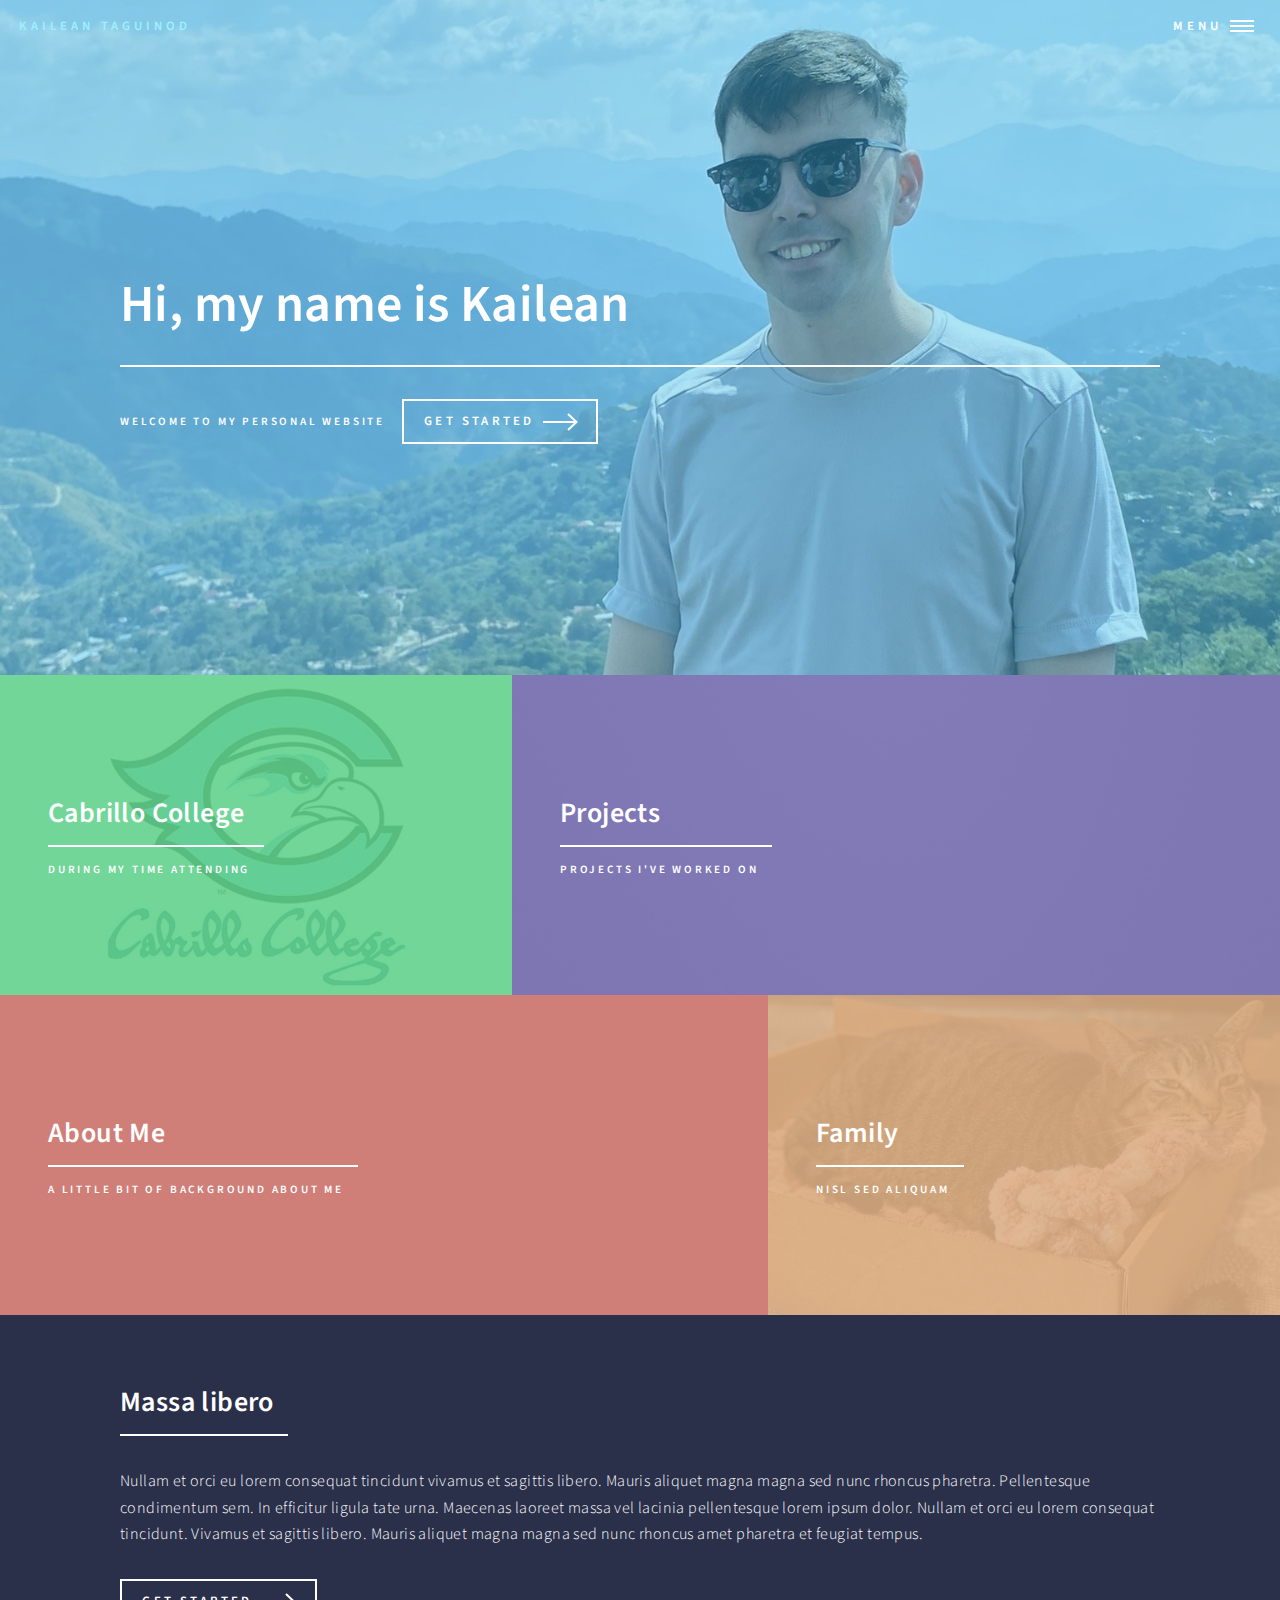
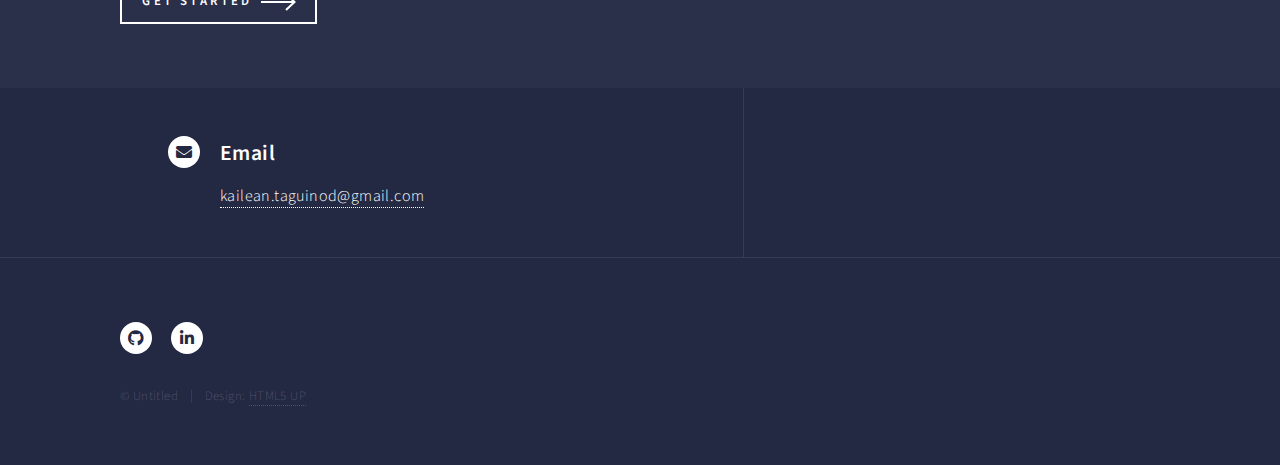
==== index.html @ 4bd1e3d4 "Add files via upload" ====
<!DOCTYPE HTML>

<html>
	<head>
		<title>Kailean Taguinod</title>
		<meta charset="utf-8" />
		<meta name="viewport" content="width=device-width, initial-scale=1, user-scalable=no" />
		<link rel="stylesheet" href="assets/css/main.css" />
		<noscript><link rel="stylesheet" href="assets/css/noscript.css" /></noscript>
	</head>
	<body class="is-preload">

		<!-- Wrapper -->
			<div id="wrapper">

				<!-- Header -->
					<header id="header" class="alt">
						<a href="index.html" class="logo"><span>Kailean Taguinod</span></a>
						<nav>
							<a href="#menu">Menu</a>
						</nav>
					</header>

				<!-- Menu -->
					<nav id="menu">
						<ul class="links">
							<li><a href="index.html">Home</a></li>
							<li><a href="landing.html">Landing</a></li>
							<li><a href="generic.html">Generic</a></li>
							<li><a href="elements.html">Elements</a></li>
						</ul>
						<ul class="actions stacked">
							<li><a href="#" class="button primary fit">Get Started</a></li>
						</ul>
					</nav>

				<!-- Banner -->
					<section id="banner" class="major">
						<div class="inner">
							<header class="major">
								<h1>Hi, my name is Kailean</h1>
							</header>
							<div class="content">
								<p>Welcome to my personal website</p>
								<ul class="actions">
									<li><a href="#one" class="button next scrolly">Get Started</a></li>
								</ul>
							</div>
						</div>
					</section>

				<!-- Main -->
					<div id="main">

						<!-- One -->
							<section id="one" class="tiles">
								<article>
									<span class="image">
										<img src="images/IMG-9805.jpg" alt="" />
									</span>
									<header class="major">
										<h3><a href="landing.html" class="link">Cabrillo College</a></h3>
										<p>During my time attending</p>
									</header>
								</article>
								<article>
									<span class="image">
										<img src="images/pic02.jpg" alt="" />
									</span>
									<header class="major">
										<h3><a href="landing.html" class="link">Projects</a></h3>
										<p>Projects I've worked on</p>
									</header>
								</article>
								<article>
									<span class="image">
										<img src="images/IMG-9802.jpg" alt="" />
									</span>
									<header class="major">
										<h3><a href="landing.html" class="link">About Me</a></h3>
										<p>A little bit of background about me</p>
									</header>
								</article>
								<article>
									<span class="image">
										<img src="images/IMG-9804.jpg" alt="" />
									</span>
									<header class="major">
										<h3><a href="landing.html" class="link">Family</a></h3>
										<p>Nisl sed aliquam</p>
									</header>
								</article>
							</section>

						<!-- Two -->
							<section id="two">
								<div class="inner">
									<header class="major">
										<h2>Massa libero</h2>
									</header>
									<p>Nullam et orci eu lorem consequat tincidunt vivamus et sagittis libero. Mauris aliquet magna magna sed nunc rhoncus pharetra. Pellentesque condimentum sem. In efficitur ligula tate urna. Maecenas laoreet massa vel lacinia pellentesque lorem ipsum dolor. Nullam et orci eu lorem consequat tincidunt. Vivamus et sagittis libero. Mauris aliquet magna magna sed nunc rhoncus amet pharetra et feugiat tempus.</p>
									<ul class="actions">
										<li><a href="landing.html" class="button next">Get Started</a></li>
									</ul>
								</div>
							</section>

					</div>

				<!-- Contact -->
					<section id="contact">
						<div class="inner">
							<section class="split">
								<section>
									<div class="contact-method">
										<span class="icon solid alt fa-envelope"></span>
										<h3>Email</h3>
										<a href="kailean.taguinod@gmail.com">kailean.taguinod@gmail.com</a>
									</div>
								</section>
						</div>
					</section>

				<!-- Footer -->
					<footer id="footer">
						<div class="inner">
							<ul class="icons">
								<li><a href="https://github.com/kaileant" class="icon brands alt fa-github"><span class="label">GitHub</span></a></li>
								<li><a href="https://www.linkedin.com/in/kailean-taguinod/" class="icon brands alt fa-linkedin-in"><span class="label">LinkedIn</span></a></li>
							</ul>
							<ul class="copyright">
								<li>&copy; Untitled</li><li>Design: <a href="https://html5up.net">HTML5 UP</a></li>
							</ul>
						</div>
					</footer>

			</div>

		<!-- Scripts -->
			<script src="assets/js/jquery.min.js"></script>
			<script src="assets/js/jquery.scrolly.min.js"></script>
			<script src="assets/js/jquery.scrollex.min.js"></script>
			<script src="assets/js/browser.min.js"></script>
			<script src="assets/js/breakpoints.min.js"></script>
			<script src="assets/js/util.js"></script>
			<script src="assets/js/main.js"></script>

	</body>
</html>
---- assets/css/main.css ----
@import url(fontawesome-all.min.css);
@import url("https://fonts.googleapis.com/css?family=Source+Sans+Pro:300,300italic,600,600italic");

/*
	Forty by HTML5 UP
	html5up.net | @ajlkn
	Free for personal and commercial use under the CCA 3.0 license (html5up.net/license)
*/

html, body, div, span, applet, object,
iframe, h1, h2, h3, h4, h5, h6, p, blockquote,
pre, a, abbr, acronym, address, big, cite,
code, del, dfn, em, img, ins, kbd, q, s, samp,
small, strike, strong, sub, sup, tt, var, b,
u, i, center, dl, dt, dd, ol, ul, li, fieldset,
form, label, legend, table, caption, tbody,
tfoot, thead, tr, th, td, article, aside,
canvas, details, embed, figure, figcaption,
footer, header, hgroup, menu, nav, output, ruby,
section, summary, time, mark, audio, video {
	margin: 0;
	padding: 0;
	border: 0;
	font-size: 100%;
	font: inherit;
	vertical-align: baseline;}

article, aside, details, figcaption, figure,
footer, header, hgroup, menu, nav, section {
	display: block;}

body {
	line-height: 1;
}

ol, ul {
	list-style: none;
}

blockquote, q {
	quotes: none;
}

	blockquote:before, blockquote:after, q:before, q:after {
		content: '';
		content: none;
	}

table {
	border-collapse: collapse;
	border-spacing: 0;
}

body {
	-webkit-text-size-adjust: none;
}

mark {
	background-color: transparent;
	color: inherit;
}

input::-moz-focus-inner {
	border: 0;
	padding: 0;
}

input, select, textarea {
	-moz-appearance: none;
	-webkit-appearance: none;
	-ms-appearance: none;
	appearance: none;
}

/* Basic */

	@-ms-viewport {
		width: device-width;
	}

	body {
		-ms-overflow-style: scrollbar;
	}

	@media screen and (max-width: 480px) {

		html, body {
			min-width: 320px;
		}

	}

	html {
		box-sizing: border-box;
	}

	*, *:before, *:after {
		box-sizing: inherit;
	}

	body {
		background: #242943;
	}

		body.is-preload *, body.is-preload *:before, body.is-preload *:after {
			-moz-animation: none !important;
			-webkit-animation: none !important;
			-ms-animation: none !important;
			animation: none !important;
			-moz-transition: none !important;
			-webkit-transition: none !important;
			-ms-transition: none !important;
			transition: none !important;
		}

/* Type */

	body, input, select, textarea {
		color: #ffffff;
		font-family: "Source Sans Pro", Helvetica, sans-serif;
		font-size: 17pt;
		font-weight: 300;
		letter-spacing: 0.025em;
		line-height: 1.65;
	}

		@media screen and (max-width: 1680px) {

			body, input, select, textarea {
				font-size: 14pt;
			}

		}

		@media screen and (max-width: 1280px) {

			body, input, select, textarea {
				font-size: 12pt;
			}

		}

		@media screen and (max-width: 360px) {

			body, input, select, textarea {
				font-size: 11pt;
			}

		}

	a {
		-moz-transition: color 0.2s ease-in-out, border-bottom-color 0.2s ease-in-out;
		-webkit-transition: color 0.2s ease-in-out, border-bottom-color 0.2s ease-in-out;
		-ms-transition: color 0.2s ease-in-out, border-bottom-color 0.2s ease-in-out;
		transition: color 0.2s ease-in-out, border-bottom-color 0.2s ease-in-out;
		border-bottom: dotted 1px;
		color: inherit;
		text-decoration: none;
	}

		a:hover {
			border-bottom-color: transparent;
			color: #9bf1ff !important;
		}

		a:active {
			color: #53e3fb !important;
		}

	strong, b {
		color: #ffffff;
		font-weight: 600;
	}

	em, i {
		font-style: italic;
	}

	p {
		margin: 0 0 2em 0;
	}

	h1, h2, h3, h4, h5, h6 {
		color: #ffffff;
		font-weight: 600;
		line-height: 1.65;
		margin: 0 0 1em 0;
	}

		h1 a, h2 a, h3 a, h4 a, h5 a, h6 a {
			color: inherit;
			border-bottom: 0;
		}

	h1 {
		font-size: 2.5em;
	}

	h2 {
		font-size: 1.75em;
	}

	h3 {
		font-size: 1.35em;
	}

	h4 {
		font-size: 1.1em;
	}

	h5 {
		font-size: 0.9em;
	}

	h6 {
		font-size: 0.7em;
	}

	@media screen and (max-width: 736px) {

		h1 {
			font-size: 2em;
		}

		h2 {
			font-size: 1.5em;
		}

		h3 {
			font-size: 1.25em;
		}

	}

	sub {
		font-size: 0.8em;
		position: relative;
		top: 0.5em;
	}

	sup {
		font-size: 0.8em;
		position: relative;
		top: -0.5em;
	}

	blockquote {
		border-left: solid 4px rgba(212, 212, 255, 0.1);
		font-style: italic;
		margin: 0 0 2em 0;
		padding: 0.5em 0 0.5em 2em;
	}

	code {
		background: rgba(212, 212, 255, 0.035);
		font-family: "Courier New", monospace;
		font-size: 0.9em;
		margin: 0 0.25em;
		padding: 0.25em 0.65em;
	}

	pre {
		-webkit-overflow-scrolling: touch;
		font-family: "Courier New", monospace;
		font-size: 0.9em;
		margin: 0 0 2em 0;
	}

		pre code {
			display: block;
			line-height: 1.75;
			padding: 1em 1.5em;
			overflow-x: auto;
		}

	hr {
		border: 0;
		border-bottom: solid 1px rgba(212, 212, 255, 0.1);
		margin: 2em 0;
	}

		hr.major {
			margin: 3em 0;
		}

	.align-left {
		text-align: left;
	}

	.align-center {
		text-align: center;
	}

	.align-right {
		text-align: right;
	}

/* Row */

	.row {
		display: flex;
		flex-wrap: wrap;
		box-sizing: border-box;
		align-items: stretch;
	}

		.row > * {
			box-sizing: border-box;
		}

		.row.gtr-uniform > * > :last-child {
			margin-bottom: 0;
		}

		.row.aln-left {
			justify-content: flex-start;
		}

		.row.aln-center {
			justify-content: center;
		}

		.row.aln-right {
			justify-content: flex-end;
		}

		.row.aln-top {
			align-items: flex-start;
		}

		.row.aln-middle {
			align-items: center;
		}

		.row.aln-bottom {
			align-items: flex-end;
		}

		.row > .imp {
			order: -1;
		}

		.row > .col-1 {
			width: 8.33333%;
		}

		.row > .off-1 {
			margin-left: 8.33333%;
		}

		.row > .col-2 {
			width: 16.66667%;
		}

		.row > .off-2 {
			margin-left: 16.66667%;
		}

		.row > .col-3 {
			width: 25%;
		}

		.row > .off-3 {
			margin-left: 25%;
		}

		.row > .col-4 {
			width: 33.33333%;
		}

		.row > .off-4 {
			margin-left: 33.33333%;
		}

		.row > .col-5 {
			width: 41.66667%;
		}

		.row > .off-5 {
			margin-left: 41.66667%;
		}

		.row > .col-6 {
			width: 50%;
		}

		.row > .off-6 {
			margin-left: 50%;
		}

		.row > .col-7 {
			width: 58.33333%;
		}

		.row > .off-7 {
			margin-left: 58.33333%;
		}

		.row > .col-8 {
			width: 66.66667%;
		}

		.row > .off-8 {
			margin-left: 66.66667%;
		}

		.row > .col-9 {
			width: 75%;
		}

		.row > .off-9 {
			margin-left: 75%;
		}

		.row > .col-10 {
			width: 83.33333%;
		}

		.row > .off-10 {
			margin-left: 83.33333%;
		}

		.row > .col-11 {
			width: 91.66667%;
		}

		.row > .off-11 {
			margin-left: 91.66667%;
		}

		.row > .col-12 {
			width: 100%;
		}

		.row > .off-12 {
			margin-left: 100%;
		}

		.row.gtr-0 {
			margin-top: 0;
			margin-left: 0em;
		}

			.row.gtr-0 > * {
				padding: 0 0 0 0em;
			}

			.row.gtr-0.gtr-uniform {
				margin-top: 0em;
			}

				.row.gtr-0.gtr-uniform > * {
					padding-top: 0em;
				}

		.row.gtr-25 {
			margin-top: 0;
			margin-left: -0.5em;
		}

			.row.gtr-25 > * {
				padding: 0 0 0 0.5em;
			}

			.row.gtr-25.gtr-uniform {
				margin-top: -0.5em;
			}

				.row.gtr-25.gtr-uniform > * {
					padding-top: 0.5em;
				}

		.row.gtr-50 {
			margin-top: 0;
			margin-left: -1em;
		}

			.row.gtr-50 > * {
				padding: 0 0 0 1em;
			}

			.row.gtr-50.gtr-uniform {
				margin-top: -1em;
			}

				.row.gtr-50.gtr-uniform > * {
					padding-top: 1em;
				}

		.row {
			margin-top: 0;
			margin-left: -2em;
		}

			.row > * {
				padding: 0 0 0 2em;
			}

			.row.gtr-uniform {
				margin-top: -2em;
			}

				.row.gtr-uniform > * {
					padding-top: 2em;
				}

		.row.gtr-150 {
			margin-top: 0;
			margin-left: -3em;
		}

			.row.gtr-150 > * {
				padding: 0 0 0 3em;
			}

			.row.gtr-150.gtr-uniform {
				margin-top: -3em;
			}

				.row.gtr-150.gtr-uniform > * {
					padding-top: 3em;
				}

		.row.gtr-200 {
			margin-top: 0;
			margin-left: -4em;
		}

			.row.gtr-200 > * {
				padding: 0 0 0 4em;
			}

			.row.gtr-200.gtr-uniform {
				margin-top: -4em;
			}

				.row.gtr-200.gtr-uniform > * {
					padding-top: 4em;
				}

		@media screen and (max-width: 1680px) {

			.row {
				display: flex;
				flex-wrap: wrap;
				box-sizing: border-box;
				align-items: stretch;
			}

				.row > * {
					box-sizing: border-box;
				}

				.row.gtr-uniform > * > :last-child {
					margin-bottom: 0;
				}

				.row.aln-left {
					justify-content: flex-start;
				}

				.row.aln-center {
					justify-content: center;
				}

				.row.aln-right {
					justify-content: flex-end;
				}

				.row.aln-top {
					align-items: flex-start;
				}

				.row.aln-middle {
					align-items: center;
				}

				.row.aln-bottom {
					align-items: flex-end;
				}

				.row > .imp-xlarge {
					order: -1;
				}

				.row > .col-1-xlarge {
					width: 8.33333%;
				}

				.row > .off-1-xlarge {
					margin-left: 8.33333%;
				}

				.row > .col-2-xlarge {
					width: 16.66667%;
				}

				.row > .off-2-xlarge {
					margin-left: 16.66667%;
				}

				.row > .col-3-xlarge {
					width: 25%;
				}

				.row > .off-3-xlarge {
					margin-left: 25%;
				}

				.row > .col-4-xlarge {
					width: 33.33333%;
				}

				.row > .off-4-xlarge {
					margin-left: 33.33333%;
				}

				.row > .col-5-xlarge {
					width: 41.66667%;
				}

				.row > .off-5-xlarge {
					margin-left: 41.66667%;
				}

				.row > .col-6-xlarge {
					width: 50%;
				}

				.row > .off-6-xlarge {
					margin-left: 50%;
				}

				.row > .col-7-xlarge {
					width: 58.33333%;
				}

				.row > .off-7-xlarge {
					margin-left: 58.33333%;
				}

				.row > .col-8-xlarge {
					width: 66.66667%;
				}

				.row > .off-8-xlarge {
					margin-left: 66.66667%;
				}

				.row > .col-9-xlarge {
					width: 75%;
				}

				.row > .off-9-xlarge {
					margin-left: 75%;
				}

				.row > .col-10-xlarge {
					width: 83.33333%;
				}

				.row > .off-10-xlarge {
					margin-left: 83.33333%;
				}

				.row > .col-11-xlarge {
					width: 91.66667%;
				}

				.row > .off-11-xlarge {
					margin-left: 91.66667%;
				}

				.row > .col-12-xlarge {
					width: 100%;
				}

				.row > .off-12-xlarge {
					margin-left: 100%;
				}

				.row.gtr-0 {
					margin-top: 0;
					margin-left: 0em;
				}

					.row.gtr-0 > * {
						padding: 0 0 0 0em;
					}

					.row.gtr-0.gtr-uniform {
						margin-top: 0em;
					}

						.row.gtr-0.gtr-uniform > * {
							padding-top: 0em;
						}

				.row.gtr-25 {
					margin-top: 0;
					margin-left: -0.5em;
				}

					.row.gtr-25 > * {
						padding: 0 0 0 0.5em;
					}

					.row.gtr-25.gtr-uniform {
						margin-top: -0.5em;
					}

						.row.gtr-25.gtr-uniform > * {
							padding-top: 0.5em;
						}

				.row.gtr-50 {
					margin-top: 0;
					margin-left: -1em;
				}

					.row.gtr-50 > * {
						padding: 0 0 0 1em;
					}

					.row.gtr-50.gtr-uniform {
						margin-top: -1em;
					}

						.row.gtr-50.gtr-uniform > * {
							padding-top: 1em;
						}

				.row {
					margin-top: 0;
					margin-left: -2em;
				}

					.row > * {
						padding: 0 0 0 2em;
					}

					.row.gtr-uniform {
						margin-top: -2em;
					}

						.row.gtr-uniform > * {
							padding-top: 2em;
						}

				.row.gtr-150 {
					margin-top: 0;
					margin-left: -3em;
				}

					.row.gtr-150 > * {
						padding: 0 0 0 3em;
					}

					.row.gtr-150.gtr-uniform {
						margin-top: -3em;
					}

						.row.gtr-150.gtr-uniform > * {
							padding-top: 3em;
						}

				.row.gtr-200 {
					margin-top: 0;
					margin-left: -4em;
				}

					.row.gtr-200 > * {
						padding: 0 0 0 4em;
					}

					.row.gtr-200.gtr-uniform {
						margin-top: -4em;
					}

						.row.gtr-200.gtr-uniform > * {
							padding-top: 4em;
						}

		}

		@media screen and (max-width: 1280px) {

			.row {
				display: flex;
				flex-wrap: wrap;
				box-sizing: border-box;
				align-items: stretch;
			}

				.row > * {
					box-sizing: border-box;
				}

				.row.gtr-uniform > * > :last-child {
					margin-bottom: 0;
				}

				.row.aln-left {
					justify-content: flex-start;
				}

				.row.aln-center {
					justify-content: center;
				}

				.row.aln-right {
					justify-content: flex-end;
				}

				.row.aln-top {
					align-items: flex-start;
				}

				.row.aln-middle {
					align-items: center;
				}

				.row.aln-bottom {
					align-items: flex-end;
				}

				.row > .imp-large {
					order: -1;
				}

				.row > .col-1-large {
					width: 8.33333%;
				}

				.row > .off-1-large {
					margin-left: 8.33333%;
				}

				.row > .col-2-large {
					width: 16.66667%;
				}

				.row > .off-2-large {
					margin-left: 16.66667%;
				}

				.row > .col-3-large {
					width: 25%;
				}

				.row > .off-3-large {
					margin-left: 25%;
				}

				.row > .col-4-large {
					width: 33.33333%;
				}

				.row > .off-4-large {
					margin-left: 33.33333%;
				}

				.row > .col-5-large {
					width: 41.66667%;
				}

				.row > .off-5-large {
					margin-left: 41.66667%;
				}

				.row > .col-6-large {
					width: 50%;
				}

				.row > .off-6-large {
					margin-left: 50%;
				}

				.row > .col-7-large {
					width: 58.33333%;
				}

				.row > .off-7-large {
					margin-left: 58.33333%;
				}

				.row > .col-8-large {
					width: 66.66667%;
				}

				.row > .off-8-large {
					margin-left: 66.66667%;
				}

				.row > .col-9-large {
					width: 75%;
				}

				.row > .off-9-large {
					margin-left: 75%;
				}

				.row > .col-10-large {
					width: 83.33333%;
				}

				.row > .off-10-large {
					margin-left: 83.33333%;
				}

				.row > .col-11-large {
					width: 91.66667%;
				}

				.row > .off-11-large {
					margin-left: 91.66667%;
				}

				.row > .col-12-large {
					width: 100%;
				}

				.row > .off-12-large {
					margin-left: 100%;
				}

				.row.gtr-0 {
					margin-top: 0;
					margin-left: 0em;
				}

					.row.gtr-0 > * {
						padding: 0 0 0 0em;
					}

					.row.gtr-0.gtr-uniform {
						margin-top: 0em;
					}

						.row.gtr-0.gtr-uniform > * {
							padding-top: 0em;
						}

				.row.gtr-25 {
					margin-top: 0;
					margin-left: -0.375em;
				}

					.row.gtr-25 > * {
						padding: 0 0 0 0.375em;
					}

					.row.gtr-25.gtr-uniform {
						margin-top: -0.375em;
					}

						.row.gtr-25.gtr-uniform > * {
							padding-top: 0.375em;
						}

				.row.gtr-50 {
					margin-top: 0;
					margin-left: -0.75em;
				}

					.row.gtr-50 > * {
						padding: 0 0 0 0.75em;
					}

					.row.gtr-50.gtr-uniform {
						margin-top: -0.75em;
					}

						.row.gtr-50.gtr-uniform > * {
							padding-top: 0.75em;
						}

				.row {
					margin-top: 0;
					margin-left: -1.5em;
				}

					.row > * {
						padding: 0 0 0 1.5em;
					}

					.row.gtr-uniform {
						margin-top: -1.5em;
					}

						.row.gtr-uniform > * {
							padding-top: 1.5em;
						}

				.row.gtr-150 {
					margin-top: 0;
					margin-left: -2.25em;
				}

					.row.gtr-150 > * {
						padding: 0 0 0 2.25em;
					}

					.row.gtr-150.gtr-uniform {
						margin-top: -2.25em;
					}

						.row.gtr-150.gtr-uniform > * {
							padding-top: 2.25em;
						}

				.row.gtr-200 {
					margin-top: 0;
					margin-left: -3em;
				}

					.row.gtr-200 > * {
						padding: 0 0 0 3em;
					}

					.row.gtr-200.gtr-uniform {
						margin-top: -3em;
					}

						.row.gtr-200.gtr-uniform > * {
							padding-top: 3em;
						}

		}

		@media screen and (max-width: 980px) {

			.row {
				display: flex;
				flex-wrap: wrap;
				box-sizing: border-box;
				align-items: stretch;
			}

				.row > * {
					box-sizing: border-box;
				}

				.row.gtr-uniform > * > :last-child {
					margin-bottom: 0;
				}

				.row.aln-left {
					justify-content: flex-start;
				}

				.row.aln-center {
					justify-content: center;
				}

				.row.aln-right {
					justify-content: flex-end;
				}

				.row.aln-top {
					align-items: flex-start;
				}

				.row.aln-middle {
					align-items: center;
				}

				.row.aln-bottom {
					align-items: flex-end;
				}

				.row > .imp-medium {
					order: -1;
				}

				.row > .col-1-medium {
					width: 8.33333%;
				}

				.row > .off-1-medium {
					margin-left: 8.33333%;
				}

				.row > .col-2-medium {
					width: 16.66667%;
				}

				.row > .off-2-medium {
					margin-left: 16.66667%;
				}

				.row > .col-3-medium {
					width: 25%;
				}

				.row > .off-3-medium {
					margin-left: 25%;
				}

				.row > .col-4-medium {
					width: 33.33333%;
				}

				.row > .off-4-medium {
					margin-left: 33.33333%;
				}

				.row > .col-5-medium {
					width: 41.66667%;
				}

				.row > .off-5-medium {
					margin-left: 41.66667%;
				}

				.row > .col-6-medium {
					width: 50%;
				}

				.row > .off-6-medium {
					margin-left: 50%;
				}

				.row > .col-7-medium {
					width: 58.33333%;
				}

				.row > .off-7-medium {
					margin-left: 58.33333%;
				}

				.row > .col-8-medium {
					width: 66.66667%;
				}

				.row > .off-8-medium {
					margin-left: 66.66667%;
				}

				.row > .col-9-medium {
					width: 75%;
				}

				.row > .off-9-medium {
					margin-left: 75%;
				}

				.row > .col-10-medium {
					width: 83.33333%;
				}

				.row > .off-10-medium {
					margin-left: 83.33333%;
				}

				.row > .col-11-medium {
					width: 91.66667%;
				}

				.row > .off-11-medium {
					margin-left: 91.66667%;
				}

				.row > .col-12-medium {
					width: 100%;
				}

				.row > .off-12-medium {
					margin-left: 100%;
				}

				.row.gtr-0 {
					margin-top: 0;
					margin-left: 0em;
				}

					.row.gtr-0 > * {
						padding: 0 0 0 0em;
					}

					.row.gtr-0.gtr-uniform {
						margin-top: 0em;
					}

						.row.gtr-0.gtr-uniform > * {
							padding-top: 0em;
						}

				.row.gtr-25 {
					margin-top: 0;
					margin-left: -0.375em;
				}

					.row.gtr-25 > * {
						padding: 0 0 0 0.375em;
					}

					.row.gtr-25.gtr-uniform {
						margin-top: -0.375em;
					}

						.row.gtr-25.gtr-uniform > * {
							padding-top: 0.375em;
						}

				.row.gtr-50 {
					margin-top: 0;
					margin-left: -0.75em;
				}

					.row.gtr-50 > * {
						padding: 0 0 0 0.75em;
					}

					.row.gtr-50.gtr-uniform {
						margin-top: -0.75em;
					}

						.row.gtr-50.gtr-uniform > * {
							padding-top: 0.75em;
						}

				.row {
					margin-top: 0;
					margin-left: -1.5em;
				}

					.row > * {
						padding: 0 0 0 1.5em;
					}

					.row.gtr-uniform {
						margin-top: -1.5em;
					}

						.row.gtr-uniform > * {
							padding-top: 1.5em;
						}

				.row.gtr-150 {
					margin-top: 0;
					margin-left: -2.25em;
				}

					.row.gtr-150 > * {
						padding: 0 0 0 2.25em;
					}

					.row.gtr-150.gtr-uniform {
						margin-top: -2.25em;
					}

						.row.gtr-150.gtr-uniform > * {
							padding-top: 2.25em;
						}

				.row.gtr-200 {
					margin-top: 0;
					margin-left: -3em;
				}

					.row.gtr-200 > * {
						padding: 0 0 0 3em;
					}

					.row.gtr-200.gtr-uniform {
						margin-top: -3em;
					}

						.row.gtr-200.gtr-uniform > * {
							padding-top: 3em;
						}

		}

		@media screen and (max-width: 736px) {

			.row {
				display: flex;
				flex-wrap: wrap;
				box-sizing: border-box;
				align-items: stretch;
			}

				.row > * {
					box-sizing: border-box;
				}

				.row.gtr-uniform > * > :last-child {
					margin-bottom: 0;
				}

				.row.aln-left {
					justify-content: flex-start;
				}

				.row.aln-center {
					justify-content: center;
				}

				.row.aln-right {
					justify-content: flex-end;
				}

				.row.aln-top {
					align-items: flex-start;
				}

				.row.aln-middle {
					align-items: center;
				}

				.row.aln-bottom {
					align-items: flex-end;
				}

				.row > .imp-small {
					order: -1;
				}

				.row > .col-1-small {
					width: 8.33333%;
				}

				.row > .off-1-small {
					margin-left: 8.33333%;
				}

				.row > .col-2-small {
					width: 16.66667%;
				}

				.row > .off-2-small {
					margin-left: 16.66667%;
				}

				.row > .col-3-small {
					width: 25%;
				}

				.row > .off-3-small {
					margin-left: 25%;
				}

				.row > .col-4-small {
					width: 33.33333%;
				}

				.row > .off-4-small {
					margin-left: 33.33333%;
				}

				.row > .col-5-small {
					width: 41.66667%;
				}

				.row > .off-5-small {
					margin-left: 41.66667%;
				}

				.row > .col-6-small {
					width: 50%;
				}

				.row > .off-6-small {
					margin-left: 50%;
				}

				.row > .col-7-small {
					width: 58.33333%;
				}

				.row > .off-7-small {
					margin-left: 58.33333%;
				}

				.row > .col-8-small {
					width: 66.66667%;
				}

				.row > .off-8-small {
					margin-left: 66.66667%;
				}

				.row > .col-9-small {
					width: 75%;
				}

				.row > .off-9-small {
					margin-left: 75%;
				}

				.row > .col-10-small {
					width: 83.33333%;
				}

				.row > .off-10-small {
					margin-left: 83.33333%;
				}

				.row > .col-11-small {
					width: 91.66667%;
				}

				.row > .off-11-small {
					margin-left: 91.66667%;
				}

				.row > .col-12-small {
					width: 100%;
				}

				.row > .off-12-small {
					margin-left: 100%;
				}

				.row.gtr-0 {
					margin-top: 0;
					margin-left: 0em;
				}

					.row.gtr-0 > * {
						padding: 0 0 0 0em;
					}

					.row.gtr-0.gtr-uniform {
						margin-top: 0em;
					}

						.row.gtr-0.gtr-uniform > * {
							padding-top: 0em;
						}

				.row.gtr-25 {
					margin-top: 0;
					margin-left: -0.3125em;
				}

					.row.gtr-25 > * {
						padding: 0 0 0 0.3125em;
					}

					.row.gtr-25.gtr-uniform {
						margin-top: -0.3125em;
					}

						.row.gtr-25.gtr-uniform > * {
							padding-top: 0.3125em;
						}

				.row.gtr-50 {
					margin-top: 0;
					margin-left: -0.625em;
				}

					.row.gtr-50 > * {
						padding: 0 0 0 0.625em;
					}

					.row.gtr-50.gtr-uniform {
						margin-top: -0.625em;
					}

						.row.gtr-50.gtr-uniform > * {
							padding-top: 0.625em;
						}

				.row {
					margin-top: 0;
					margin-left: -1.25em;
				}

					.row > * {
						padding: 0 0 0 1.25em;
					}

					.row.gtr-uniform {
						margin-top: -1.25em;
					}

						.row.gtr-uniform > * {
							padding-top: 1.25em;
						}

				.row.gtr-150 {
					margin-top: 0;
					margin-left: -1.875em;
				}

					.row.gtr-150 > * {
						padding: 0 0 0 1.875em;
					}

					.row.gtr-150.gtr-uniform {
						margin-top: -1.875em;
					}

						.row.gtr-150.gtr-uniform > * {
							padding-top: 1.875em;
						}

				.row.gtr-200 {
					margin-top: 0;
					margin-left: -2.5em;
				}

					.row.gtr-200 > * {
						padding: 0 0 0 2.5em;
					}

					.row.gtr-200.gtr-uniform {
						margin-top: -2.5em;
					}

						.row.gtr-200.gtr-uniform > * {
							padding-top: 2.5em;
						}

		}

		@media screen and (max-width: 480px) {

			.row {
				display: flex;
				flex-wrap: wrap;
				box-sizing: border-box;
				align-items: stretch;
			}

				.row > * {
					box-sizing: border-box;
				}

				.row.gtr-uniform > * > :last-child {
					margin-bottom: 0;
				}

				.row.aln-left {
					justify-content: flex-start;
				}

				.row.aln-center {
					justify-content: center;
				}

				.row.aln-right {
					justify-content: flex-end;
				}

				.row.aln-top {
					align-items: flex-start;
				}

				.row.aln-middle {
					align-items: center;
				}

				.row.aln-bottom {
					align-items: flex-end;
				}

				.row > .imp-xsmall {
					order: -1;
				}

				.row > .col-1-xsmall {
					width: 8.33333%;
				}

				.row > .off-1-xsmall {
					margin-left: 8.33333%;
				}

				.row > .col-2-xsmall {
					width: 16.66667%;
				}

				.row > .off-2-xsmall {
					margin-left: 16.66667%;
				}

				.row > .col-3-xsmall {
					width: 25%;
				}

				.row > .off-3-xsmall {
					margin-left: 25%;
				}

				.row > .col-4-xsmall {
					width: 33.33333%;
				}

				.row > .off-4-xsmall {
					margin-left: 33.33333%;
				}

				.row > .col-5-xsmall {
					width: 41.66667%;
				}

				.row > .off-5-xsmall {
					margin-left: 41.66667%;
				}

				.row > .col-6-xsmall {
					width: 50%;
				}

				.row > .off-6-xsmall {
					margin-left: 50%;
				}

				.row > .col-7-xsmall {
					width: 58.33333%;
				}

				.row > .off-7-xsmall {
					margin-left: 58.33333%;
				}

				.row > .col-8-xsmall {
					width: 66.66667%;
				}

				.row > .off-8-xsmall {
					margin-left: 66.66667%;
				}

				.row > .col-9-xsmall {
					width: 75%;
				}

				.row > .off-9-xsmall {
					margin-left: 75%;
				}

				.row > .col-10-xsmall {
					width: 83.33333%;
				}

				.row > .off-10-xsmall {
					margin-left: 83.33333%;
				}

				.row > .col-11-xsmall {
					width: 91.66667%;
				}

				.row > .off-11-xsmall {
					margin-left: 91.66667%;
				}

				.row > .col-12-xsmall {
					width: 100%;
				}

				.row > .off-12-xsmall {
					margin-left: 100%;
				}

				.row.gtr-0 {
					margin-top: 0;
					margin-left: 0em;
				}

					.row.gtr-0 > * {
						padding: 0 0 0 0em;
					}

					.row.gtr-0.gtr-uniform {
						margin-top: 0em;
					}

						.row.gtr-0.gtr-uniform > * {
							padding-top: 0em;
						}

				.row.gtr-25 {
					margin-top: 0;
					margin-left: -0.3125em;
				}

					.row.gtr-25 > * {
						padding: 0 0 0 0.3125em;
					}

					.row.gtr-25.gtr-uniform {
						margin-top: -0.3125em;
					}

						.row.gtr-25.gtr-uniform > * {
							padding-top: 0.3125em;
						}

				.row.gtr-50 {
					margin-top: 0;
					margin-left: -0.625em;
				}

					.row.gtr-50 > * {
						padding: 0 0 0 0.625em;
					}

					.row.gtr-50.gtr-uniform {
						margin-top: -0.625em;
					}

						.row.gtr-50.gtr-uniform > * {
							padding-top: 0.625em;
						}

				.row {
					margin-top: 0;
					margin-left: -1.25em;
				}

					.row > * {
						padding: 0 0 0 1.25em;
					}

					.row.gtr-uniform {
						margin-top: -1.25em;
					}

						.row.gtr-uniform > * {
							padding-top: 1.25em;
						}

				.row.gtr-150 {
					margin-top: 0;
					margin-left: -1.875em;
				}

					.row.gtr-150 > * {
						padding: 0 0 0 1.875em;
					}

					.row.gtr-150.gtr-uniform {
						margin-top: -1.875em;
					}

						.row.gtr-150.gtr-uniform > * {
							padding-top: 1.875em;
						}

				.row.gtr-200 {
					margin-top: 0;
					margin-left: -2.5em;
				}

					.row.gtr-200 > * {
						padding: 0 0 0 2.5em;
					}

					.row.gtr-200.gtr-uniform {
						margin-top: -2.5em;
					}

						.row.gtr-200.gtr-uniform > * {
							padding-top: 2.5em;
						}

		}

/* Section/Article */

	section.special, article.special {
		text-align: center;
	}

	header.major {
		width: -moz-max-content;
		width: -webkit-max-content;
		width: -ms-max-content;
		width: max-content;
		margin-bottom: 2em;
	}

		header.major > :first-child {
			margin-bottom: 0;
			width: calc(100% + 0.5em);
		}

			header.major > :first-child:after {
				content: '';
				background-color: #ffffff;
				display: block;
				height: 2px;
				margin: 0.325em 0 0.5em 0;
				width: 100%;
			}

		header.major > p {
			font-size: 0.7em;
			font-weight: 600;
			letter-spacing: 0.25em;
			margin-bottom: 0;
			text-transform: uppercase;
		}

		body.is-ie header.major > :first-child:after {
			max-width: 9em;
		}

		body.is-ie header.major > h1:after {
			max-width: 100% !important;
		}

	@media screen and (max-width: 736px) {

		header.major > p br {
			display: none;
		}

	}

/* Form */

	form {
		margin: 0 0 2em 0;
	}

		form > :last-child {
			margin-bottom: 0;
		}

		form > .fields {
			display: -moz-flex;
			display: -webkit-flex;
			display: -ms-flex;
			display: flex;
			-moz-flex-wrap: wrap;
			-webkit-flex-wrap: wrap;
			-ms-flex-wrap: wrap;
			flex-wrap: wrap;
			width: calc(100% + 3em);
			margin: -1.5em 0 2em -1.5em;
		}

			form > .fields > .field {
				-moz-flex-grow: 0;
				-webkit-flex-grow: 0;
				-ms-flex-grow: 0;
				flex-grow: 0;
				-moz-flex-shrink: 0;
				-webkit-flex-shrink: 0;
				-ms-flex-shrink: 0;
				flex-shrink: 0;
				padding: 1.5em 0 0 1.5em;
				width: calc(100% - 1.5em);
			}

				form > .fields > .field.half {
					width: calc(50% - 0.75em);
				}

				form > .fields > .field.third {
					width: calc(100%/3 - 0.5em);
				}

				form > .fields > .field.quarter {
					width: calc(25% - 0.375em);
				}

		@media screen and (max-width: 480px) {

			form > .fields {
				width: calc(100% + 3em);
				margin: -1.5em 0 2em -1.5em;
			}

				form > .fields > .field {
					padding: 1.5em 0 0 1.5em;
					width: calc(100% - 1.5em);
				}

					form > .fields > .field.half {
						width: calc(100% - 1.5em);
					}

					form > .fields > .field.third {
						width: calc(100% - 1.5em);
					}

					form > .fields > .field.quarter {
						width: calc(100% - 1.5em);
					}

		}

	label {
		color: #ffffff;
		display: block;
		font-size: 0.8em;
		font-weight: 600;
		letter-spacing: 0.25em;
		margin: 0 0 1em 0;
		text-transform: uppercase;
	}

	input[type="text"],
	input[type="password"],
	input[type="email"],
	input[type="tel"],
	input[type="search"],
	input[type="url"],
	select,
	textarea {
		-moz-appearance: none;
		-webkit-appearance: none;
		-ms-appearance: none;
		appearance: none;
		background: rgba(212, 212, 255, 0.035);
		border: none;
		border-radius: 0;
		color: inherit;
		display: block;
		outline: 0;
		padding: 0 1em;
		text-decoration: none;
		width: 100%;
	}

		input[type="text"]:invalid,
		input[type="password"]:invalid,
		input[type="email"]:invalid,
		input[type="tel"]:invalid,
		input[type="search"]:invalid,
		input[type="url"]:invalid,
		select:invalid,
		textarea:invalid {
			box-shadow: none;
		}

		input[type="text"]:focus,
		input[type="password"]:focus,
		input[type="email"]:focus,
		input[type="tel"]:focus,
		input[type="search"]:focus,
		input[type="url"]:focus,
		select:focus,
		textarea:focus {
			border-color: #9bf1ff;
			box-shadow: 0 0 0 2px #9bf1ff;
		}

	select {
		background-image: url("data:image/svg+xml;charset=utf8,%3Csvg xmlns='http://www.w3.org/2000/svg' width='40' height='40' preserveAspectRatio='none' viewBox='0 0 40 40'%3E%3Cpath d='M9.4,12.3l10.4,10.4l10.4-10.4c0.2-0.2,0.5-0.4,0.9-0.4c0.3,0,0.6,0.1,0.9,0.4l3.3,3.3c0.2,0.2,0.4,0.5,0.4,0.9 c0,0.4-0.1,0.6-0.4,0.9L20.7,31.9c-0.2,0.2-0.5,0.4-0.9,0.4c-0.3,0-0.6-0.1-0.9-0.4L4.3,17.3c-0.2-0.2-0.4-0.5-0.4-0.9 c0-0.4,0.1-0.6,0.4-0.9l3.3-3.3c0.2-0.2,0.5-0.4,0.9-0.4S9.1,12.1,9.4,12.3z' fill='rgba(212, 212, 255, 0.1)' /%3E%3C/svg%3E");
		background-size: 1.25rem;
		background-repeat: no-repeat;
		background-position: calc(100% - 1rem) center;
		height: 2.75em;
		padding-right: 2.75em;
		text-overflow: ellipsis;
	}

		select option {
			color: #ffffff;
			background: #242943;
		}

		select:focus::-ms-value {
			background-color: transparent;
		}

		select::-ms-expand {
			display: none;
		}

	input[type="text"],
	input[type="password"],
	input[type="email"],
	input[type="tel"],
	input[type="search"],
	input[type="url"],
	select {
		height: 2.75em;
	}

	textarea {
		padding: 0.75em 1em;
	}

	input[type="checkbox"],
	input[type="radio"] {
		-moz-appearance: none;
		-webkit-appearance: none;
		-ms-appearance: none;
		appearance: none;
		display: block;
		float: left;
		margin-right: -2em;
		opacity: 0;
		width: 1em;
		z-index: -1;
	}

		input[type="checkbox"] + label,
		input[type="radio"] + label {
			text-decoration: none;
			color: #ffffff;
			cursor: pointer;
			display: inline-block;
			font-weight: 300;
			padding-left: 2.65em;
			padding-right: 0.75em;
			position: relative;
		}

			input[type="checkbox"] + label:before,
			input[type="radio"] + label:before {
				-moz-osx-font-smoothing: grayscale;
				-webkit-font-smoothing: antialiased;
				display: inline-block;
				font-style: normal;
				font-variant: normal;
				text-rendering: auto;
				line-height: 1;
				text-transform: none !important;
				font-family: 'Font Awesome 5 Free';
				font-weight: 900;
			}

			input[type="checkbox"] + label:before,
			input[type="radio"] + label:before {
				background: rgba(212, 212, 255, 0.035);
				content: '';
				display: inline-block;
				font-size: 0.8em;
				height: 2.0625em;
				left: 0;
				letter-spacing: 0;
				line-height: 2.0625em;
				position: absolute;
				text-align: center;
				top: 0;
				width: 2.0625em;
			}

		input[type="checkbox"]:checked + label:before,
		input[type="radio"]:checked + label:before {
			background: #ffffff;
			border-color: #9bf1ff;
			content: '\f00c';
			color: #242943;
		}

		input[type="checkbox"]:focus + label:before,
		input[type="radio"]:focus + label:before {
			box-shadow: 0 0 0 2px #9bf1ff;
		}

	input[type="radio"] + label:before {
		border-radius: 100%;
	}

	::-webkit-input-placeholder {
		color: rgba(244, 244, 255, 0.2) !important;
		opacity: 1.0;
	}

	:-moz-placeholder {
		color: rgba(244, 244, 255, 0.2) !important;
		opacity: 1.0;
	}

	::-moz-placeholder {
		color: rgba(244, 244, 255, 0.2) !important;
		opacity: 1.0;
	}

	:-ms-input-placeholder {
		color: rgba(244, 244, 255, 0.2) !important;
		opacity: 1.0;
	}

/* Box */

	.box {
		border: solid 1px rgba(212, 212, 255, 0.1);
		margin-bottom: 2em;
		padding: 1.5em;
	}

		.box > :last-child,
		.box > :last-child > :last-child,
		.box > :last-child > :last-child > :last-child {
			margin-bottom: 0;
		}

		.box.alt {
			border: 0;
			border-radius: 0;
			padding: 0;
		}

/* Icon */

	.icon {
		text-decoration: none;
		border-bottom: none;
		position: relative;
	}

		.icon:before {
			-moz-osx-font-smoothing: grayscale;
			-webkit-font-smoothing: antialiased;
			display: inline-block;
			font-style: normal;
			font-variant: normal;
			text-rendering: auto;
			line-height: 1;
			text-transform: none !important;
			font-family: 'Font Awesome 5 Free';
			font-weight: 400;
		}

		.icon > .label {
			display: none;
		}

		.icon:before {
			line-height: inherit;
		}

		.icon.solid:before {
			font-weight: 900;
		}

		.icon.brands:before {
			font-family: 'Font Awesome 5 Brands';
		}

		.icon.alt:before {
			background-color: #ffffff;
			border-radius: 100%;
			color: #242943;
			display: inline-block;
			height: 2em;
			line-height: 2em;
			text-align: center;
			width: 2em;
		}

	a.icon.alt:before {
		-moz-transition: background-color 0.2s ease-in-out;
		-webkit-transition: background-color 0.2s ease-in-out;
		-ms-transition: background-color 0.2s ease-in-out;
		transition: background-color 0.2s ease-in-out;
	}

	a.icon.alt:hover:before {
		background-color: #6fc3df;
	}

	a.icon.alt:active:before {
		background-color: #37a6cb;
	}

/* Image */

	.image {
		border: 0;
		display: inline-block;
		position: relative;
	}

		.image img {
			display: block;
		}

		.image.left, .image.right {
			max-width: 30%;
		}

			.image.left img, .image.right img {
				width: 100%;
			}

		.image.left {
			float: left;
			margin: 0 1.5em 1.25em 0;
			top: 0.25em;
		}

		.image.right {
			float: right;
			margin: 0 0 1.25em 1.5em;
			top: 0.25em;
		}

		.image.fit {
			display: block;
			margin: 0 0 2em 0;
			width: 100%;
		}

			.image.fit img {
				width: 100%;
			}

		.image.main {
			display: block;
			margin: 2.5em 0;
			width: 100%;
		}

			.image.main img {
				width: 100%;
			}

			@media screen and (max-width: 736px) {

				.image.main {
					margin: 1.5em 0;
				}

			}

/* List */

	ol {
		list-style: decimal;
		margin: 0 0 2em 0;
		padding-left: 1.25em;
	}

		ol li {
			padding-left: 0.25em;
		}

	ul {
		list-style: disc;
		margin: 0 0 2em 0;
		padding-left: 1em;
	}

		ul li {
			padding-left: 0.5em;
		}

		ul.alt {
			list-style: none;
			padding-left: 0;
		}

			ul.alt li {
				border-top: solid 1px rgba(212, 212, 255, 0.1);
				padding: 0.5em 0;
			}

				ul.alt li:first-child {
					border-top: 0;
					padding-top: 0;
				}

	dl {
		margin: 0 0 2em 0;
	}

		dl dt {
			display: block;
			font-weight: 600;
			margin: 0 0 1em 0;
		}

		dl dd {
			margin-left: 2em;
		}

/* Actions */

	ul.actions {
		display: -moz-flex;
		display: -webkit-flex;
		display: -ms-flex;
		display: flex;
		cursor: default;
		list-style: none;
		margin-left: -1em;
		padding-left: 0;
	}

		ul.actions li {
			padding: 0 0 0 1em;
			vertical-align: middle;
		}

		ul.actions.special {
			-moz-justify-content: center;
			-webkit-justify-content: center;
			-ms-justify-content: center;
			justify-content: center;
			width: 100%;
			margin-left: 0;
		}

			ul.actions.special li:first-child {
				padding-left: 0;
			}

		ul.actions.stacked {
			-moz-flex-direction: column;
			-webkit-flex-direction: column;
			-ms-flex-direction: column;
			flex-direction: column;
			margin-left: 0;
		}

			ul.actions.stacked li {
				padding: 1.3em 0 0 0;
			}

				ul.actions.stacked li:first-child {
					padding-top: 0;
				}

		ul.actions.fit {
			width: calc(100% + 1em);
		}

			ul.actions.fit li {
				-moz-flex-grow: 1;
				-webkit-flex-grow: 1;
				-ms-flex-grow: 1;
				flex-grow: 1;
				-moz-flex-shrink: 1;
				-webkit-flex-shrink: 1;
				-ms-flex-shrink: 1;
				flex-shrink: 1;
				width: 100%;
			}

				ul.actions.fit li > * {
					width: 100%;
				}

			ul.actions.fit.stacked {
				width: 100%;
			}

/* Icons */

	ul.icons {
		cursor: default;
		list-style: none;
		padding-left: 0;
	}

		ul.icons li {
			display: inline-block;
			padding: 0 1em 0 0;
		}

			ul.icons li:last-child {
				padding-right: 0;
			}

		@media screen and (max-width: 736px) {

			ul.icons li {
				padding: 0 0.75em 0 0;
			}

		}

/* Pagination */

	ul.pagination {
		cursor: default;
		list-style: none;
		padding-left: 0;
	}

		ul.pagination li {
			display: inline-block;
			padding-left: 0;
			vertical-align: middle;
		}

			ul.pagination li > .page {
				-moz-transition: background-color 0.2s ease-in-out, color 0.2s ease-in-out;
				-webkit-transition: background-color 0.2s ease-in-out, color 0.2s ease-in-out;
				-ms-transition: background-color 0.2s ease-in-out, color 0.2s ease-in-out;
				transition: background-color 0.2s ease-in-out, color 0.2s ease-in-out;
				border-bottom: 0;
				display: inline-block;
				font-size: 0.8em;
				font-weight: 600;
				height: 1.5em;
				line-height: 1.5em;
				margin: 0 0.125em;
				min-width: 1.5em;
				padding: 0 0.5em;
				text-align: center;
			}

				ul.pagination li > .page.active {
					background-color: #ffffff;
					color: #242943;
				}

					ul.pagination li > .page.active:hover {
						background-color: #9bf1ff;
						color: #242943 !important;
					}

					ul.pagination li > .page.active:active {
						background-color: #53e3fb;
					}

			ul.pagination li:first-child {
				padding-right: 0.75em;
			}

			ul.pagination li:last-child {
				padding-left: 0.75em;
			}

		@media screen and (max-width: 480px) {

			ul.pagination li:nth-child(n+2):nth-last-child(n+2) {
				display: none;
			}

			ul.pagination li:first-child {
				padding-right: 0;
			}

		}

/* Table */

	.table-wrapper {
		-webkit-overflow-scrolling: touch;
		overflow-x: auto;
	}

	table {
		margin: 0 0 2em 0;
		width: 100%;
	}

		table tbody tr {
			border: solid 1px rgba(212, 212, 255, 0.1);
			border-left: 0;
			border-right: 0;
		}

			table tbody tr:nth-child(2n + 1) {
				background-color: rgba(212, 212, 255, 0.035);
			}

		table td {
			padding: 0.75em 0.75em;
		}

		table th {
			color: #ffffff;
			font-size: 0.9em;
			font-weight: 600;
			padding: 0 0.75em 0.75em 0.75em;
			text-align: left;
		}

		table thead {
			border-bottom: solid 2px rgba(212, 212, 255, 0.1);
		}

		table tfoot {
			border-top: solid 2px rgba(212, 212, 255, 0.1);
		}

		table.alt {
			border-collapse: separate;
		}

			table.alt tbody tr td {
				border: solid 1px rgba(212, 212, 255, 0.1);
				border-left-width: 0;
				border-top-width: 0;
			}

				table.alt tbody tr td:first-child {
					border-left-width: 1px;
				}

			table.alt tbody tr:first-child td {
				border-top-width: 1px;
			}

			table.alt thead {
				border-bottom: 0;
			}

			table.alt tfoot {
				border-top: 0;
			}

/* Button */

	input[type="submit"],
	input[type="reset"],
	input[type="button"],
	button,
	.button {
		-moz-appearance: none;
		-webkit-appearance: none;
		-ms-appearance: none;
		appearance: none;
		-moz-transition: background-color 0.2s ease-in-out, box-shadow 0.2s ease-in-out, color 0.2s ease-in-out;
		-webkit-transition: background-color 0.2s ease-in-out, box-shadow 0.2s ease-in-out, color 0.2s ease-in-out;
		-ms-transition: background-color 0.2s ease-in-out, box-shadow 0.2s ease-in-out, color 0.2s ease-in-out;
		transition: background-color 0.2s ease-in-out, box-shadow 0.2s ease-in-out, color 0.2s ease-in-out;
		background-color: transparent;
		border: 0;
		border-radius: 0;
		box-shadow: inset 0 0 0 2px #ffffff;
		color: #ffffff;
		cursor: pointer;
		display: inline-block;
		font-size: 0.8em;
		font-weight: 600;
		height: 3.5em;
		letter-spacing: 0.25em;
		line-height: 3.5em;
		padding: 0 1.75em;
		text-align: center;
		text-decoration: none;
		text-transform: uppercase;
		white-space: nowrap;
	}

		input[type="submit"]:hover, input[type="submit"]:active,
		input[type="reset"]:hover,
		input[type="reset"]:active,
		input[type="button"]:hover,
		input[type="button"]:active,
		button:hover,
		button:active,
		.button:hover,
		.button:active {
			box-shadow: inset 0 0 0 2px #9bf1ff;
			color: #9bf1ff;
		}

		input[type="submit"]:active,
		input[type="reset"]:active,
		input[type="button"]:active,
		button:active,
		.button:active {
			background-color: rgba(155, 241, 255, 0.1);
			box-shadow: inset 0 0 0 2px #53e3fb;
			color: #53e3fb;
		}

		input[type="submit"].icon:before,
		input[type="reset"].icon:before,
		input[type="button"].icon:before,
		button.icon:before,
		.button.icon:before {
			margin-right: 0.5em;
		}

		input[type="submit"].fit,
		input[type="reset"].fit,
		input[type="button"].fit,
		button.fit,
		.button.fit {
			width: 100%;
		}

		input[type="submit"].small,
		input[type="reset"].small,
		input[type="button"].small,
		button.small,
		.button.small {
			font-size: 0.6em;
		}

		input[type="submit"].large,
		input[type="reset"].large,
		input[type="button"].large,
		button.large,
		.button.large {
			font-size: 1.25em;
			height: 3em;
			line-height: 3em;
		}

		input[type="submit"].next,
		input[type="reset"].next,
		input[type="button"].next,
		button.next,
		.button.next {
			padding-right: 4.5em;
			position: relative;
		}

			input[type="submit"].next:before, input[type="submit"].next:after,
			input[type="reset"].next:before,
			input[type="reset"].next:after,
			input[type="button"].next:before,
			input[type="button"].next:after,
			button.next:before,
			button.next:after,
			.button.next:before,
			.button.next:after {
				-moz-transition: opacity 0.2s ease-in-out;
				-webkit-transition: opacity 0.2s ease-in-out;
				-ms-transition: opacity 0.2s ease-in-out;
				transition: opacity 0.2s ease-in-out;
				background-position: center right;
				background-repeat: no-repeat;
				background-size: 36px 24px;
				content: '';
				display: block;
				height: 100%;
				position: absolute;
				right: 1.5em;
				top: 0;
				vertical-align: middle;
				width: 36px;
			}

			input[type="submit"].next:before,
			input[type="reset"].next:before,
			input[type="button"].next:before,
			button.next:before,
			.button.next:before {
				background-image: url("data:image/svg+xml;charset=utf8,%3Csvg xmlns='http://www.w3.org/2000/svg' xmlns:xlink='http://www.w3.org/1999/xlink' width='36px' height='24px' viewBox='0 0 36 24' zoomAndPan='disable'%3E%3Cstyle%3Eline %7B stroke: %23ffffff%3B stroke-width: 2px%3B %7D%3C/style%3E%3Cline x1='0' y1='12' x2='34' y2='12' /%3E%3Cline x1='25' y1='4' x2='34' y2='12.5' /%3E%3Cline x1='25' y1='20' x2='34' y2='11.5' /%3E%3C/svg%3E");
			}

			input[type="submit"].next:after,
			input[type="reset"].next:after,
			input[type="button"].next:after,
			button.next:after,
			.button.next:after {
				background-image: url("data:image/svg+xml;charset=utf8,%3Csvg xmlns='http://www.w3.org/2000/svg' xmlns:xlink='http://www.w3.org/1999/xlink' width='36px' height='24px' viewBox='0 0 36 24' zoomAndPan='disable'%3E%3Cstyle%3Eline %7B stroke: %239bf1ff%3B stroke-width: 2px%3B %7D%3C/style%3E%3Cline x1='0' y1='12' x2='34' y2='12' /%3E%3Cline x1='25' y1='4' x2='34' y2='12.5' /%3E%3Cline x1='25' y1='20' x2='34' y2='11.5' /%3E%3C/svg%3E");
				opacity: 0;
				z-index: 1;
			}

			input[type="submit"].next:hover:after, input[type="submit"].next:active:after,
			input[type="reset"].next:hover:after,
			input[type="reset"].next:active:after,
			input[type="button"].next:hover:after,
			input[type="button"].next:active:after,
			button.next:hover:after,
			button.next:active:after,
			.button.next:hover:after,
			.button.next:active:after {
				opacity: 1;
			}

			@media screen and (max-width: 1280px) {

				input[type="submit"].next,
				input[type="reset"].next,
				input[type="button"].next,
				button.next,
				.button.next {
					padding-right: 5em;
				}

			}

		input[type="submit"].primary,
		input[type="reset"].primary,
		input[type="button"].primary,
		button.primary,
		.button.primary {
			background-color: #ffffff;
			box-shadow: none;
			color: #242943;
		}

			input[type="submit"].primary:hover, input[type="submit"].primary:active,
			input[type="reset"].primary:hover,
			input[type="reset"].primary:active,
			input[type="button"].primary:hover,
			input[type="button"].primary:active,
			button.primary:hover,
			button.primary:active,
			.button.primary:hover,
			.button.primary:active {
				background-color: #9bf1ff;
				color: #242943 !important;
			}

			input[type="submit"].primary:active,
			input[type="reset"].primary:active,
			input[type="button"].primary:active,
			button.primary:active,
			.button.primary:active {
				background-color: #53e3fb;
			}

		input[type="submit"].disabled, input[type="submit"]:disabled,
		input[type="reset"].disabled,
		input[type="reset"]:disabled,
		input[type="button"].disabled,
		input[type="button"]:disabled,
		button.disabled,
		button:disabled,
		.button.disabled,
		.button:disabled {
			pointer-events: none;
			cursor: default;
			opacity: 0.25;
		}

/* Tiles */

	.tiles {
		display: -moz-flex;
		display: -webkit-flex;
		display: -ms-flex;
		display: flex;
		-moz-flex-wrap: wrap;
		-webkit-flex-wrap: wrap;
		-ms-flex-wrap: wrap;
		flex-wrap: wrap;
		border-top: 0 !important;
	}

		.tiles + * {
			border-top: 0 !important;
		}

		.tiles article {
			-moz-align-items: center;
			-webkit-align-items: center;
			-ms-align-items: center;
			align-items: center;
			display: -moz-flex;
			display: -webkit-flex;
			display: -ms-flex;
			display: flex;
			-moz-transition: -moz-transform 0.25s ease, opacity 0.25s ease, -moz-filter 1s ease, -webkit-filter 1s ease;
			-webkit-transition: -webkit-transform 0.25s ease, opacity 0.25s ease, -webkit-filter 1s ease, -webkit-filter 1s ease;
			-ms-transition: -ms-transform 0.25s ease, opacity 0.25s ease, -ms-filter 1s ease, -webkit-filter 1s ease;
			transition: transform 0.25s ease, opacity 0.25s ease, filter 1s ease, -webkit-filter 1s ease;
			padding: 4em 4em 2em 4em ;
			background-position: center;
			background-repeat: no-repeat;
			background-size: cover;
			cursor: default;
			height: 40vh;
			max-height: 40em;
			min-height: 23em;
			overflow: hidden;
			position: relative;
			width: 40%;
		}

			.tiles article .image {
				display: none;
			}

			.tiles article header {
				position: relative;
				z-index: 3;
			}

			.tiles article h3 {
				font-size: 1.75em;
			}

				.tiles article h3 a:hover {
					color: inherit !important;
				}

			.tiles article .link.primary {
				border: 0;
				height: 100%;
				left: 0;
				position: absolute;
				top: 0;
				width: 100%;
				z-index: 4;
			}

			.tiles article:before {
				-moz-transition: opacity 0.5s ease;
				-webkit-transition: opacity 0.5s ease;
				-ms-transition: opacity 0.5s ease;
				transition: opacity 0.5s ease;
				bottom: 0;
				content: '';
				display: block;
				height: 100%;
				left: 0;
				opacity: 0.85;
				position: absolute;
				width: 100%;
				z-index: 2;
			}

			.tiles article:after {
				background-color: rgba(36, 41, 67, 0.25);
				content: '';
				display: block;
				height: 100%;
				left: 0;
				position: absolute;
				top: 0;
				width: 100%;
				z-index: 1;
			}

			.tiles article:hover:before {
				opacity: 0;
			}

			.tiles article.is-transitioning {
				-moz-transform: scale(0.95);
				-webkit-transform: scale(0.95);
				-ms-transform: scale(0.95);
				transform: scale(0.95);
				-moz-filter: blur(0.5em);
				-webkit-filter: blur(0.5em);
				-ms-filter: blur(0.5em);
				filter: blur(0.5em);
				opacity: 0;
			}

			.tiles article:nth-child(4n - 1), .tiles article:nth-child(4n - 2) {
				width: 60%;
			}

			.tiles article:nth-child(6n - 5):before {
				background-color: #61d88e;
			}

			.tiles article:nth-child(6n - 4):before {
				background-color: #8d82c4;
			}

			.tiles article:nth-child(6n - 3):before {
				background-color: #ec8d81;
			}

			.tiles article:nth-child(6n - 2):before {
				background-color: #e7b788;
			}

			.tiles article:nth-child(6n - 1):before {
				background-color: #8ea9e8;
			}

			.tiles article:nth-child(6n):before {
				background-color: #87c5a4;
			}

		@media screen and (max-width: 1280px) {

			.tiles article {
				padding: 4em 3em 2em 3em ;
				height: 30vh;
				max-height: 30em;
				min-height: 20em;
			}

		}

		@media screen and (max-width: 980px) {

			.tiles article {
				width: 50% !important;
			}

		}

		@media screen and (max-width: 736px) {

			.tiles article {
				padding: 3em 1.5em 1em 1.5em ;
				height: 16em;
				max-height: none;
				min-height: 0;
			}

				.tiles article h3 {
					font-size: 1.5em;
				}

		}

		@media screen and (max-width: 480px) {

			.tiles {
				display: block;
			}

				.tiles article {
					height: 20em;
					width: 100% !important;
				}

		}

/* Contact Method */

	.contact-method {
		margin: 0 0 2em 0;
		padding-left: 3.25em;
		position: relative;
	}

		.contact-method .icon {
			left: 0;
			position: absolute;
			top: 0;
		}

		.contact-method h3 {
			margin: 0 0 0.5em 0;
		}

/* Spotlights */

	.spotlights {
		border-top: 0 !important;
	}

		.spotlights + * {
			border-top: 0 !important;
		}

		.spotlights > section {
			display: -moz-flex;
			display: -webkit-flex;
			display: -ms-flex;
			display: flex;
			-moz-flex-direction: row;
			-webkit-flex-direction: row;
			-ms-flex-direction: row;
			flex-direction: row;
			background-color: #2e3450;
		}

			.spotlights > section > .image {
				background-position: center center;
				background-size: cover;
				border-radius: 0;
				display: block;
				position: relative;
				width: 30%;
			}

				.spotlights > section > .image img {
					border-radius: 0;
					display: block;
					width: 100%;
				}

				.spotlights > section > .image:before {
					background: rgba(36, 41, 67, 0.9);
					content: '';
					display: block;
					height: 100%;
					left: 0;
					opacity: 0;
					position: absolute;
					top: 0;
					width: 100%;
				}

			.spotlights > section > .content {
				display: -moz-flex;
				display: -webkit-flex;
				display: -ms-flex;
				display: flex;
				-moz-flex-direction: column;
				-webkit-flex-direction: column;
				-ms-flex-direction: column;
				flex-direction: column;
				-moz-justify-content: center;
				-webkit-justify-content: center;
				-ms-justify-content: center;
				justify-content: center;
				-moz-align-items: center;
				-webkit-align-items: center;
				-ms-align-items: center;
				align-items: center;
				padding: 2em 3em 0.1em 3em ;
				width: 70%;
			}

				.spotlights > section > .content > .inner {
					margin: 0 auto;
					max-width: 100%;
					width: 65em;
				}

			.spotlights > section:nth-child(2n) {
				-moz-flex-direction: row-reverse;
				-webkit-flex-direction: row-reverse;
				-ms-flex-direction: row-reverse;
				flex-direction: row-reverse;
				background-color: #333856;
			}

				.spotlights > section:nth-child(2n) > .content {
					-moz-align-items: -moz-flex-end;
					-webkit-align-items: -webkit-flex-end;
					-ms-align-items: -ms-flex-end;
					align-items: flex-end;
				}

		@media screen and (max-width: 1680px) {

			.spotlights > section > .image {
				width: 40%;
			}

			.spotlights > section > .content {
				width: 60%;
			}

		}

		@media screen and (max-width: 1280px) {

			.spotlights > section > .image {
				width: 45%;
			}

			.spotlights > section > .content {
				width: 55%;
			}

		}

		@media screen and (max-width: 980px) {

			.spotlights > section {
				display: block;
			}

				.spotlights > section > .image {
					width: 100%;
				}

				.spotlights > section > .content {
					padding: 4em 3em 2em 3em ;
					width: 100%;
				}

		}

		@media screen and (max-width: 736px) {

			.spotlights > section > .content {
				padding: 3em 1.5em 1em 1.5em ;
			}

		}

/* Header */

	@-moz-keyframes reveal-header {
		0% {
			top: -4em;
			opacity: 0;
		}

		100% {
			top: 0;
			opacity: 1;
		}
	}

	@-webkit-keyframes reveal-header {
		0% {
			top: -4em;
			opacity: 0;
		}

		100% {
			top: 0;
			opacity: 1;
		}
	}

	@-ms-keyframes reveal-header {
		0% {
			top: -4em;
			opacity: 0;
		}

		100% {
			top: 0;
			opacity: 1;
		}
	}

	@keyframes reveal-header {
		0% {
			top: -4em;
			opacity: 0;
		}

		100% {
			top: 0;
			opacity: 1;
		}
	}

	#header {
		display: -moz-flex;
		display: -webkit-flex;
		display: -ms-flex;
		display: flex;
		background-color: #2a2f4a;
		box-shadow: 0 0 0.25em 0 rgba(0, 0, 0, 0.15);
		cursor: default;
		font-weight: 600;
		height: 3.25em;
		left: 0;
		letter-spacing: 0.25em;
		line-height: 3.25em;
		margin: 0;
		position: fixed;
		text-transform: uppercase;
		top: 0;
		width: 100%;
		z-index: 10000;
	}

		#header .logo {
			border: 0;
			display: inline-block;
			font-size: 0.8em;
			height: inherit;
			line-height: inherit;
			padding: 0 1.5em;
		}

			#header .logo strong {
				-moz-transition: background-color 0.2s ease-in-out, color 0.2s ease-in-out;
				-webkit-transition: background-color 0.2s ease-in-out, color 0.2s ease-in-out;
				-ms-transition: background-color 0.2s ease-in-out, color 0.2s ease-in-out;
				transition: background-color 0.2s ease-in-out, color 0.2s ease-in-out;
				background-color: #ffffff;
				color: #242943;
				display: inline-block;
				line-height: 1.65em;
				margin-right: 0.325em;
				padding: 0 0.125em 0 0.375em;
			}

			#header .logo:hover strong {
				background-color: #9bf1ff;
			}

			#header .logo:active strong {
				background-color: #53e3fb;
			}

		#header nav {
			display: -moz-flex;
			display: -webkit-flex;
			display: -ms-flex;
			display: flex;
			-moz-justify-content: -moz-flex-end;
			-webkit-justify-content: -webkit-flex-end;
			-ms-justify-content: -ms-flex-end;
			justify-content: flex-end;
			-moz-flex-grow: 1;
			-webkit-flex-grow: 1;
			-ms-flex-grow: 1;
			flex-grow: 1;
			height: inherit;
			line-height: inherit;
		}

			#header nav a {
				border: 0;
				display: block;
				font-size: 0.8em;
				height: inherit;
				line-height: inherit;
				padding: 0 0.75em;
				position: relative;
				vertical-align: middle;
			}

				#header nav a:last-child {
					padding-right: 1.5em;
				}

				#header nav a[href="#menu"] {
					padding-right: 3.325em !important;
				}

					#header nav a[href="#menu"]:before, #header nav a[href="#menu"]:after {
						background-image: url("data:image/svg+xml;charset=utf8,%3Csvg xmlns='http://www.w3.org/2000/svg' width='24' height='32' viewBox='0 0 24 32' preserveAspectRatio='none'%3E%3Cstyle%3Eline %7B stroke-width: 2px%3B stroke: %23ffffff%3B %7D%3C/style%3E%3Cline x1='0' y1='11' x2='24' y2='11' /%3E%3Cline x1='0' y1='21' x2='24' y2='21' /%3E%3Cline x1='0' y1='16' x2='24' y2='16' /%3E%3C/svg%3E");
						background-position: center;
						background-repeat: no-repeat;
						background-size: 24px 32px;
						content: '';
						display: block;
						height: 100%;
						position: absolute;
						right: 1.5em;
						top: 0;
						vertical-align: middle;
						width: 24px;
					}

					#header nav a[href="#menu"]:after {
						-moz-transition: opacity 0.2s ease-in-out;
						-webkit-transition: opacity 0.2s ease-in-out;
						-ms-transition: opacity 0.2s ease-in-out;
						transition: opacity 0.2s ease-in-out;
						background-image: url("data:image/svg+xml;charset=utf8,%3Csvg xmlns='http://www.w3.org/2000/svg' width='24' height='32' viewBox='0 0 24 32' preserveAspectRatio='none'%3E%3Cstyle%3Eline %7B stroke-width: 2px%3B stroke: %239bf1ff%3B %7D%3C/style%3E%3Cline x1='0' y1='11' x2='24' y2='11' /%3E%3Cline x1='0' y1='21' x2='24' y2='21' /%3E%3Cline x1='0' y1='16' x2='24' y2='16' /%3E%3C/svg%3E");
						opacity: 0;
						z-index: 1;
					}

					#header nav a[href="#menu"]:hover:after, #header nav a[href="#menu"]:active:after {
						opacity: 1;
					}

					#header nav a[href="#menu"]:last-child {
						padding-right: 3.875em !important;
					}

						#header nav a[href="#menu"]:last-child:before, #header nav a[href="#menu"]:last-child:after {
							right: 2em;
						}

		#header.reveal {
			-moz-animation: reveal-header 0.35s ease;
			-webkit-animation: reveal-header 0.35s ease;
			-ms-animation: reveal-header 0.35s ease;
			animation: reveal-header 0.35s ease;
		}

		#header.alt {
			-moz-transition: opacity 2.5s ease;
			-webkit-transition: opacity 2.5s ease;
			-ms-transition: opacity 2.5s ease;
			transition: opacity 2.5s ease;
			-moz-transition-delay: 0.75s;
			-webkit-transition-delay: 0.75s;
			-ms-transition-delay: 0.75s;
			transition-delay: 0.75s;
			-moz-animation: none;
			-webkit-animation: none;
			-ms-animation: none;
			animation: none;
			background-color: transparent;
			box-shadow: none;
			position: absolute;
		}

			#header.alt.style1 .logo strong {
				color: #61d88e;
			}

			#header.alt.style2 .logo strong {
				color: #8d82c4;
			}

			#header.alt.style3 .logo strong {
				color: #ec8d81;
			}

			#header.alt.style4 .logo strong {
				color: #e7b788;
			}

			#header.alt.style5 .logo strong {
				color: #8ea9e8;
			}

			#header.alt.style6 .logo strong {
				color: #87c5a4;
			}

		body.is-preload #header.alt {
			opacity: 0;
		}

		@media screen and (max-width: 1680px) {

			#header nav a[href="#menu"] {
				padding-right: 3.75em !important;
			}

				#header nav a[href="#menu"]:last-child {
					padding-right: 4.25em !important;
				}

		}

		@media screen and (max-width: 1280px) {

			#header nav a[href="#menu"] {
				padding-right: 4em !important;
			}

				#header nav a[href="#menu"]:last-child {
					padding-right: 4.5em !important;
				}

		}

		@media screen and (max-width: 736px) {

			#header {
				height: 2.75em;
				line-height: 2.75em;
			}

				#header .logo {
					padding: 0 1em;
				}

				#header nav a {
					padding: 0 0.5em;
				}

					#header nav a:last-child {
						padding-right: 1em;
					}

					#header nav a[href="#menu"] {
						padding-right: 3.25em !important;
					}

						#header nav a[href="#menu"]:before, #header nav a[href="#menu"]:after {
							right: 0.75em;
						}

						#header nav a[href="#menu"]:last-child {
							padding-right: 4em !important;
						}

							#header nav a[href="#menu"]:last-child:before, #header nav a[href="#menu"]:last-child:after {
								right: 1.5em;
							}

		}

		@media screen and (max-width: 480px) {

			#header .logo span {
				display: none;
			}

			#header nav a[href="#menu"] {
				overflow: hidden;
				padding-right: 0 !important;
				text-indent: 5em;
				white-space: nowrap;
				width: 5em;
			}

				#header nav a[href="#menu"]:before, #header nav a[href="#menu"]:after {
					right: 0;
					width: inherit;
				}

				#header nav a[href="#menu"]:last-child:before, #header nav a[href="#menu"]:last-child:after {
					width: 4em;
					right: 0;
				}

		}

/* Banner */

	#banner {
		-moz-align-items: center;
		-webkit-align-items: center;
		-ms-align-items: center;
		align-items: center;
		background-image: url("../../images/IMG-2410.JPEG");
		display: -moz-flex;
		display: -webkit-flex;
		display: -ms-flex;
		display: flex;
		padding: 6em 0 2em 0 ;
		background-attachment: fixed;
		background-position: center;
		background-repeat: no-repeat;
		background-size: cover;
		border-bottom: 0 !important;
		cursor: default;
		height: 60vh;
		margin-bottom: -3.25em;
		max-height: 32em;
		min-height: 22em;
		position: relative;
		top: -3.25em;
	}

		#banner:after {
			-moz-transition: opacity 2.5s ease;
			-webkit-transition: opacity 2.5s ease;
			-ms-transition: opacity 2.5s ease;
			transition: opacity 2.5s ease;
			-moz-transition-delay: 0.75s;
			-webkit-transition-delay: 0.75s;
			-ms-transition-delay: 0.75s;
			transition-delay: 0.75s;
			pointer-events: none;
			background-color: #43c2e980;
			content: '';
			display: block;
			height: 100%;
			left: 0;
			opacity: 0.85;
			position: absolute;
			top: 0;
			width: 100%;
			z-index: 1;
		}

		#banner h1 {
			font-size: 3.25em;
		}

		#banner > .inner {
			-moz-transition: opacity 1.5s ease, -moz-transform 0.5s ease-out, -moz-filter 0.5s ease, -webkit-filter 0.5s ease;
			-webkit-transition: opacity 1.5s ease, -webkit-transform 0.5s ease-out, -webkit-filter 0.5s ease, -webkit-filter 0.5s ease;
			-ms-transition: opacity 1.5s ease, -ms-transform 0.5s ease-out, -ms-filter 0.5s ease, -webkit-filter 0.5s ease;
			transition: opacity 1.5s ease, transform 0.5s ease-out, filter 0.5s ease, -webkit-filter 0.5s ease;
			padding: 0 !important;
			position: relative;
			z-index: 2;
		}

			#banner > .inner .image {
				display: none;
			}

			#banner > .inner header {
				width: auto;
			}

				#banner > .inner header > :first-child {
					width: auto;
				}

					#banner > .inner header > :first-child:after {
						max-width: 100%;
					}

			#banner > .inner .content {
				display: -moz-flex;
				display: -webkit-flex;
				display: -ms-flex;
				display: flex;
				-moz-align-items: center;
				-webkit-align-items: center;
				-ms-align-items: center;
				align-items: center;
				margin: 0 0 2em 0;
			}

				#banner > .inner .content > * {
					margin-right: 1.5em;
					margin-bottom: 0;
				}

				#banner > .inner .content > :last-child {
					margin-right: 0;
				}

				#banner > .inner .content p {
					font-size: 0.7em;
					font-weight: 600;
					letter-spacing: 0.25em;
					text-transform: uppercase;
				}

		#banner.major {
			height: 75vh;
			min-height: 30em;
			max-height: 50em;
		}

			#banner.major.alt {
				opacity: 0.75;
			}

		#banner.style1:after {
			background-color: #61d88e;
		}

		#banner.style2:after {
			background-color: #8d82c4;
		}

		#banner.style3:after {
			background-color: #ec8d81;
		}

		#banner.style4:after {
			background-color: #e7b788;
		}

		#banner.style5:after {
			background-color: #8ea9e8;
		}

		#banner.style6:after {
			background-color: #87c5a4;
		}

		body.is-preload #banner:after {
			opacity: 1.0;
		}

		body.is-preload #banner > .inner {
			-moz-filter: blur(0.125em);
			-webkit-filter: blur(0.125em);
			-ms-filter: blur(0.125em);
			filter: blur(0.125em);
			-moz-transform: translateX(-0.5em);
			-webkit-transform: translateX(-0.5em);
			-ms-transform: translateX(-0.5em);
			transform: translateX(-0.5em);
			opacity: 0;
		}

		@media screen and (max-width: 1280px) {

			#banner {
				background-attachment: scroll;
			}

		}

		@media screen and (max-width: 736px) {

			#banner {
				padding: 5em 0 1em 0 ;
				height: auto;
				margin-bottom: -2.75em;
				max-height: none;
				min-height: 0;
				top: -2.75em;
			}

				#banner h1 {
					font-size: 2em;
				}

				#banner > .inner .content {
					display: block;
				}

					#banner > .inner .content > * {
						margin-right: 0;
						margin-bottom: 2em;
					}

				#banner.major {
					height: auto;
					min-height: 0;
					max-height: none;
				}

		}

		@media screen and (max-width: 480px) {

			#banner {
				padding: 6em 0 2em 0 ;
			}

				#banner > .inner .content p br {
					display: none;
				}

				#banner.major {
					padding: 8em 0 4em 0 ;
				}

		}

/* Main */

	#main {
		background-color: #2a2f4a;
	}

		#main > * {
			border-top: solid 1px rgba(212, 212, 255, 0.1);
		}

			#main > *:first-child {
				border-top: 0;
			}

			#main > * > .inner {
				padding: 4em 0 2em 0 ;
				margin: 0 auto;
				max-width: 65em;
				width: calc(100% - 6em);
			}

				@media screen and (max-width: 736px) {

					#main > * > .inner {
						padding: 3em 0 1em 0 ;
						width: calc(100% - 3em);
					}

				}

		#main.alt {
			background-color: transparent;
			border-bottom: solid 1px rgba(212, 212, 255, 0.1);
		}

/* Contact */

	#contact {
		border-bottom: solid 1px rgba(212, 212, 255, 0.1);
		overflow-x: hidden;
	}

		#contact > .inner {
			display: -moz-flex;
			display: -webkit-flex;
			display: -ms-flex;
			display: flex;
			padding: 0 !important;
		}

			#contact > .inner > :nth-child(2n - 1) {
				padding: 4em 3em 2em 0 ;
				border-right: solid 1px rgba(212, 212, 255, 0.1);
				width: 60%;
			}

			#contact > .inner > :nth-child(2n) {
				padding-left: 3em;
				width: 40%;
			}

			#contact > .inner > .split {
				padding: 0;
			}

				#contact > .inner > .split > * {
					padding: 3em 0 1em 3em ;
					position: relative;
				}

					#contact > .inner > .split > *:before {
						border-top: solid 1px rgba(212, 212, 255, 0.1);
						content: '';
						display: block;
						margin-left: -3em;
						position: absolute;
						top: 0;
						width: calc(100vw + 3em);
					}

				#contact > .inner > .split > :first-child:before {
					display: none;
				}

		@media screen and (max-width: 980px) {

			#contact > .inner {
				display: block;
			}

				#contact > .inner > :nth-child(2n - 1) {
					padding: 4em 0 2em 0 ;
					border-right: 0;
					width: 100%;
				}

				#contact > .inner > :nth-child(2n) {
					padding-left: 0;
					width: 100%;
				}

				#contact > .inner > .split > * {
					padding: 3em 0 1em 0 ;
				}

				#contact > .inner > .split > :first-child:before {
					display: block;
				}

		}

		@media screen and (max-width: 736px) {

			#contact > .inner > :nth-child(2n - 1) {
				padding: 3em 0 1em 0 ;
			}

		}

/* Footer */

	#footer .copyright {
		font-size: 0.8em;
		list-style: none;
		padding-left: 0;
	}

		#footer .copyright li {
			border-left: solid 1px rgba(212, 212, 255, 0.1);
			color: rgba(244, 244, 255, 0.2);
			display: inline-block;
			line-height: 1;
			margin-left: 1em;
			padding-left: 1em;
		}

			#footer .copyright li:first-child {
				border-left: 0;
				margin-left: 0;
				padding-left: 0;
			}

	@media screen and (max-width: 480px) {

		#footer .copyright li {
			display: block;
			border-left: 0;
			margin-left: 0;
			padding-left: 0;
			line-height: inherit;
		}

	}

/* Wrapper */

	#wrapper {
		-moz-transition: -moz-filter 0.35s ease, -webkit-filter 0.35s ease, opacity 0.375s ease-out;
		-webkit-transition: -webkit-filter 0.35s ease, -webkit-filter 0.35s ease, opacity 0.375s ease-out;
		-ms-transition: -ms-filter 0.35s ease, -webkit-filter 0.35s ease, opacity 0.375s ease-out;
		transition: filter 0.35s ease, -webkit-filter 0.35s ease, opacity 0.375s ease-out;
		padding-top: 3.25em;
	}

		#wrapper.is-transitioning {
			opacity: 0;
		}

		#wrapper > * > .inner {
			padding: 4em 0 2em 0 ;
			margin: 0 auto;
			max-width: 65em;
			width: calc(100% - 6em);
		}

			@media screen and (max-width: 736px) {

				#wrapper > * > .inner {
					padding: 3em 0 1em 0 ;
					width: calc(100% - 3em);
				}

			}

		@media screen and (max-width: 736px) {

			#wrapper {
				padding-top: 2.75em;
			}

		}

/* Menu */

	#menu {
		-moz-transition: -moz-transform 0.35s ease, opacity 0.35s ease, visibility 0.35s;
		-webkit-transition: -webkit-transform 0.35s ease, opacity 0.35s ease, visibility 0.35s;
		-ms-transition: -ms-transform 0.35s ease, opacity 0.35s ease, visibility 0.35s;
		transition: transform 0.35s ease, opacity 0.35s ease, visibility 0.35s;
		-moz-align-items: center;
		-webkit-align-items: center;
		-ms-align-items: center;
		align-items: center;
		display: -moz-flex;
		display: -webkit-flex;
		display: -ms-flex;
		display: flex;
		-moz-justify-content: center;
		-webkit-justify-content: center;
		-ms-justify-content: center;
		justify-content: center;
		pointer-events: none;
		background: rgba(36, 41, 67, 0.9);
		box-shadow: none;
		height: 100%;
		left: 0;
		opacity: 0;
		overflow: hidden;
		padding: 3em 2em;
		position: fixed;
		top: 0;
		visibility: hidden;
		width: 100%;
		z-index: 10002;
	}

		#menu .inner {
			-moz-transition: -moz-transform 0.35s ease-out, opacity 0.35s ease, visibility 0.35s;
			-webkit-transition: -webkit-transform 0.35s ease-out, opacity 0.35s ease, visibility 0.35s;
			-ms-transition: -ms-transform 0.35s ease-out, opacity 0.35s ease, visibility 0.35s;
			transition: transform 0.35s ease-out, opacity 0.35s ease, visibility 0.35s;
			-moz-transform: rotateX(20deg);
			-webkit-transform: rotateX(20deg);
			-ms-transform: rotateX(20deg);
			transform: rotateX(20deg);
			-webkit-overflow-scrolling: touch;
			max-width: 100%;
			max-height: 100vh;
			opacity: 0;
			overflow: auto;
			text-align: center;
			visibility: hidden;
			width: 18em;
		}

			#menu .inner > :first-child {
				margin-top: 2em;
			}

			#menu .inner > :last-child {
				margin-bottom: 3em;
			}

		#menu ul {
			margin: 0 0 1em 0;
		}

			#menu ul.links {
				list-style: none;
				padding: 0;
			}

				#menu ul.links > li {
					padding: 0;
				}

					#menu ul.links > li > a:not(.button) {
						border: 0;
						border-top: solid 1px rgba(212, 212, 255, 0.1);
						display: block;
						font-size: 0.8em;
						font-weight: 600;
						letter-spacing: 0.25em;
						line-height: 4em;
						text-decoration: none;
						text-transform: uppercase;
					}

					#menu ul.links > li > .button {
						display: block;
						margin: 0.5em 0 0 0;
					}

					#menu ul.links > li:first-child > a:not(.button) {
						border-top: 0 !important;
					}

		#menu .close {
			-moz-transition: color 0.2s ease-in-out;
			-webkit-transition: color 0.2s ease-in-out;
			-ms-transition: color 0.2s ease-in-out;
			transition: color 0.2s ease-in-out;
			-webkit-tap-highlight-color: rgba(0, 0, 0, 0);
			border: 0;
			cursor: pointer;
			display: block;
			height: 4em;
			line-height: 4em;
			overflow: hidden;
			padding-right: 1.25em;
			position: absolute;
			right: 0;
			text-align: right;
			text-indent: 8em;
			top: 0;
			vertical-align: middle;
			white-space: nowrap;
			width: 8em;
		}

			#menu .close:before, #menu .close:after {
				-moz-transition: opacity 0.2s ease-in-out;
				-webkit-transition: opacity 0.2s ease-in-out;
				-ms-transition: opacity 0.2s ease-in-out;
				transition: opacity 0.2s ease-in-out;
				background-position: center;
				background-repeat: no-repeat;
				content: '';
				display: block;
				height: 4em;
				position: absolute;
				right: 0;
				top: 0;
				width: 4em;
			}

			#menu .close:before {
				background-image: url("data:image/svg+xml;charset=utf8,%3Csvg xmlns='http://www.w3.org/2000/svg' xmlns:xlink='http://www.w3.org/1999/xlink' width='20px' height='20px' viewBox='0 0 20 20' zoomAndPan='disable'%3E%3Cstyle%3Eline %7B stroke: %23ffffff%3B stroke-width: 2%3B %7D%3C/style%3E%3Cline x1='0' y1='0' x2='20' y2='20' /%3E%3Cline x1='20' y1='0' x2='0' y2='20' /%3E%3C/svg%3E");
			}

			#menu .close:after {
				background-image: url("data:image/svg+xml;charset=utf8,%3Csvg xmlns='http://www.w3.org/2000/svg' xmlns:xlink='http://www.w3.org/1999/xlink' width='20px' height='20px' viewBox='0 0 20 20' zoomAndPan='disable'%3E%3Cstyle%3Eline %7B stroke: %239bf1ff%3B stroke-width: 2%3B %7D%3C/style%3E%3Cline x1='0' y1='0' x2='20' y2='20' /%3E%3Cline x1='20' y1='0' x2='0' y2='20' /%3E%3C/svg%3E");
				opacity: 0;
			}

			#menu .close:hover:after, #menu .close:active:after {
				opacity: 1;
			}

	body.is-ie #menu {
		background: rgba(42, 47, 74, 0.975);
	}

	body.is-menu-visible #wrapper {
		-moz-filter: blur(0.5em);
		-webkit-filter: blur(0.5em);
		-ms-filter: blur(0.5em);
		filter: blur(0.5em);
	}

	body.is-menu-visible #menu {
		pointer-events: auto;
		opacity: 1;
		visibility: visible;
	}

		body.is-menu-visible #menu .inner {
			-moz-transform: none;
			-webkit-transform: none;
			-ms-transform: none;
			transform: none;
			opacity: 1;
			visibility: visible;
		}
---- assets/css/noscript.css ----
/*
	Forty by HTML5 UP
	html5up.net | @ajlkn
	Free for personal and commercial use under the CCA 3.0 license (html5up.net/license)
*/

/* Banner */

	body.is-preload #banner:after {
		opacity: 0.85;
	}

	body.is-preload #banner > .inner {
		-moz-filter: none;
		-webkit-filter: none;
		-ms-filter: none;
		filter: none;
		-moz-transform: none;
		-webkit-transform: none;
		-ms-transform: none;
		transform: none;
		opacity: 1;
	}
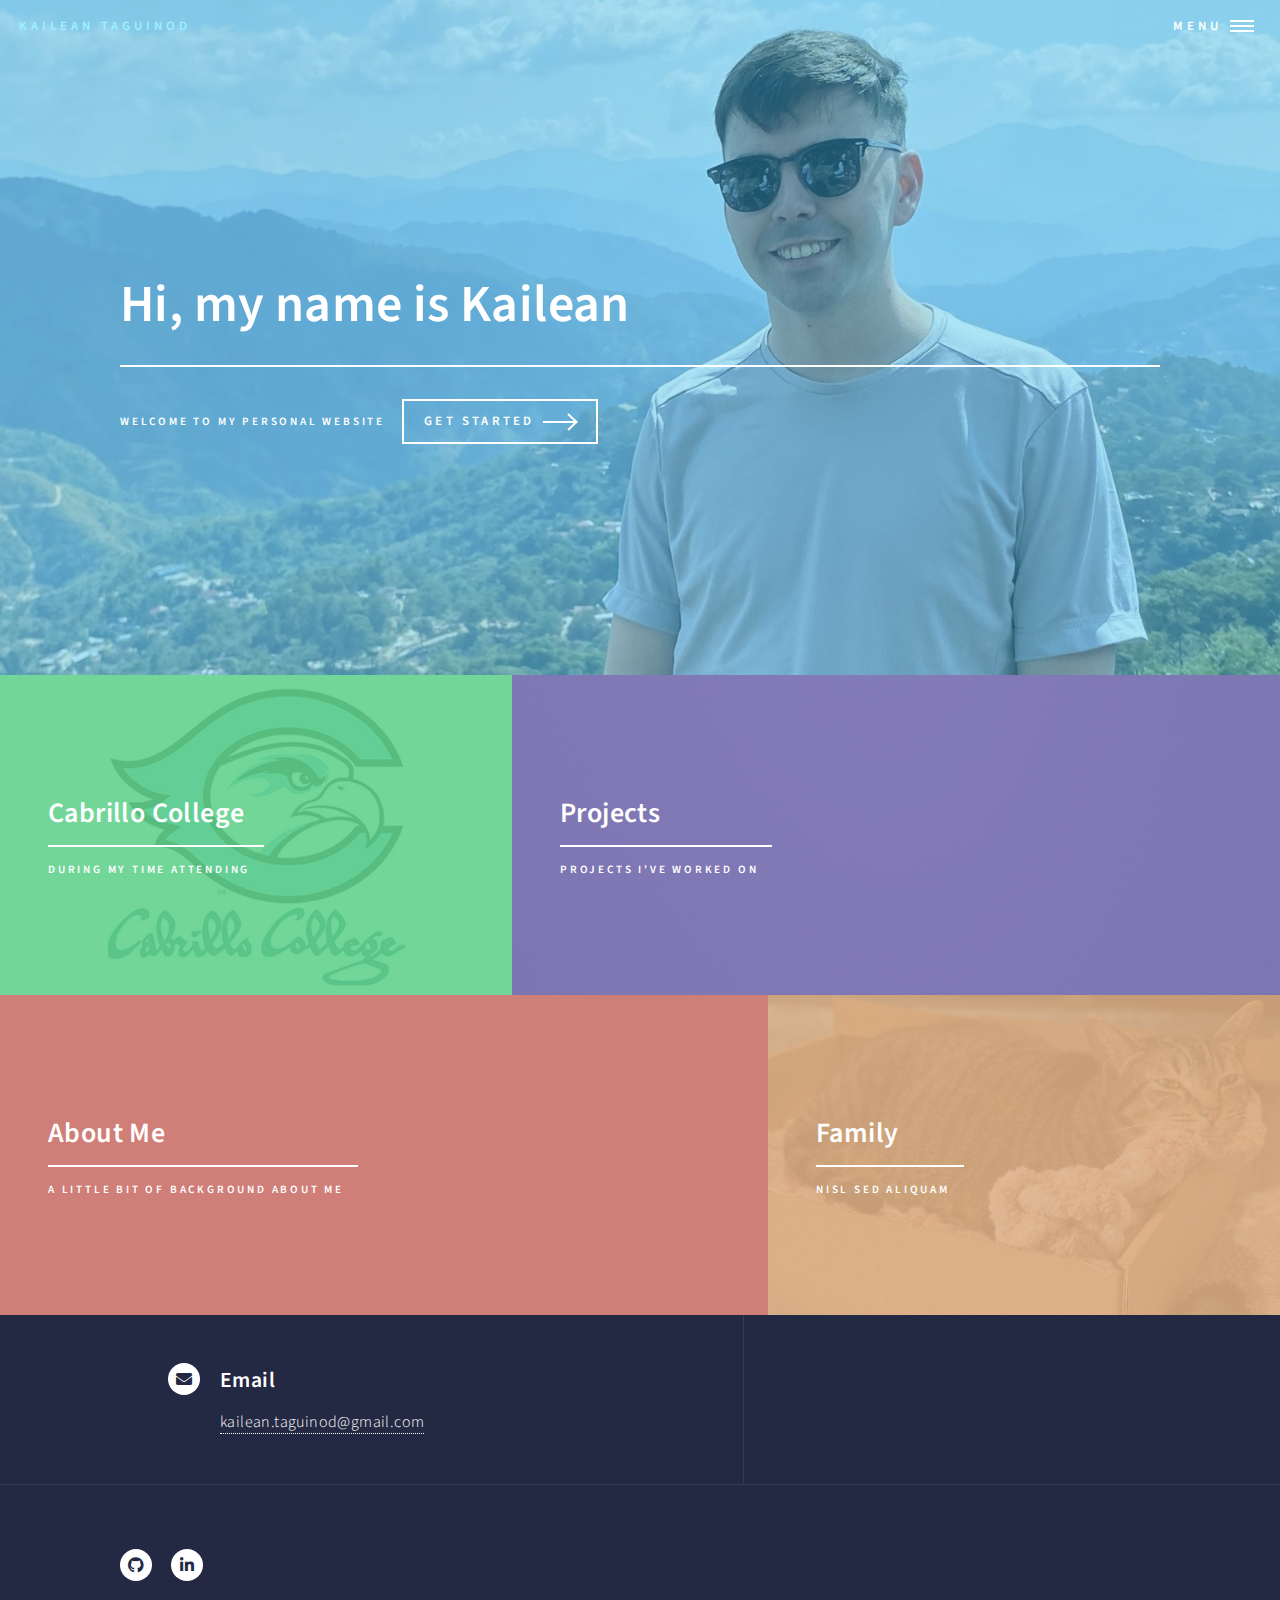
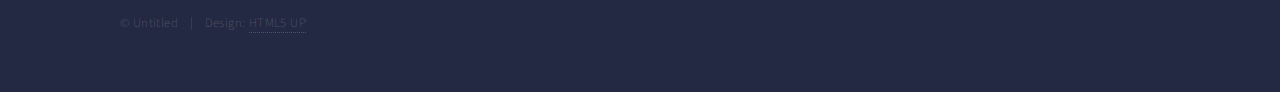
==== commit 2551726e: "Add files via upload" ====
--- a/index.html
+++ b/index.html
@@ -92,19 +92,6 @@
 								</article>
 							</section>
 
-						<!-- Two -->
-							<section id="two">
-								<div class="inner">
-									<header class="major">
-										<h2>Massa libero</h2>
-									</header>
-									<p>Nullam et orci eu lorem consequat tincidunt vivamus et sagittis libero. Mauris aliquet magna magna sed nunc rhoncus pharetra. Pellentesque condimentum sem. In efficitur ligula tate urna. Maecenas laoreet massa vel lacinia pellentesque lorem ipsum dolor. Nullam et orci eu lorem consequat tincidunt. Vivamus et sagittis libero. Mauris aliquet magna magna sed nunc rhoncus amet pharetra et feugiat tempus.</p>
-									<ul class="actions">
-										<li><a href="landing.html" class="button next">Get Started</a></li>
-									</ul>
-								</div>
-							</section>
-
 					</div>
 
 				<!-- Contact -->
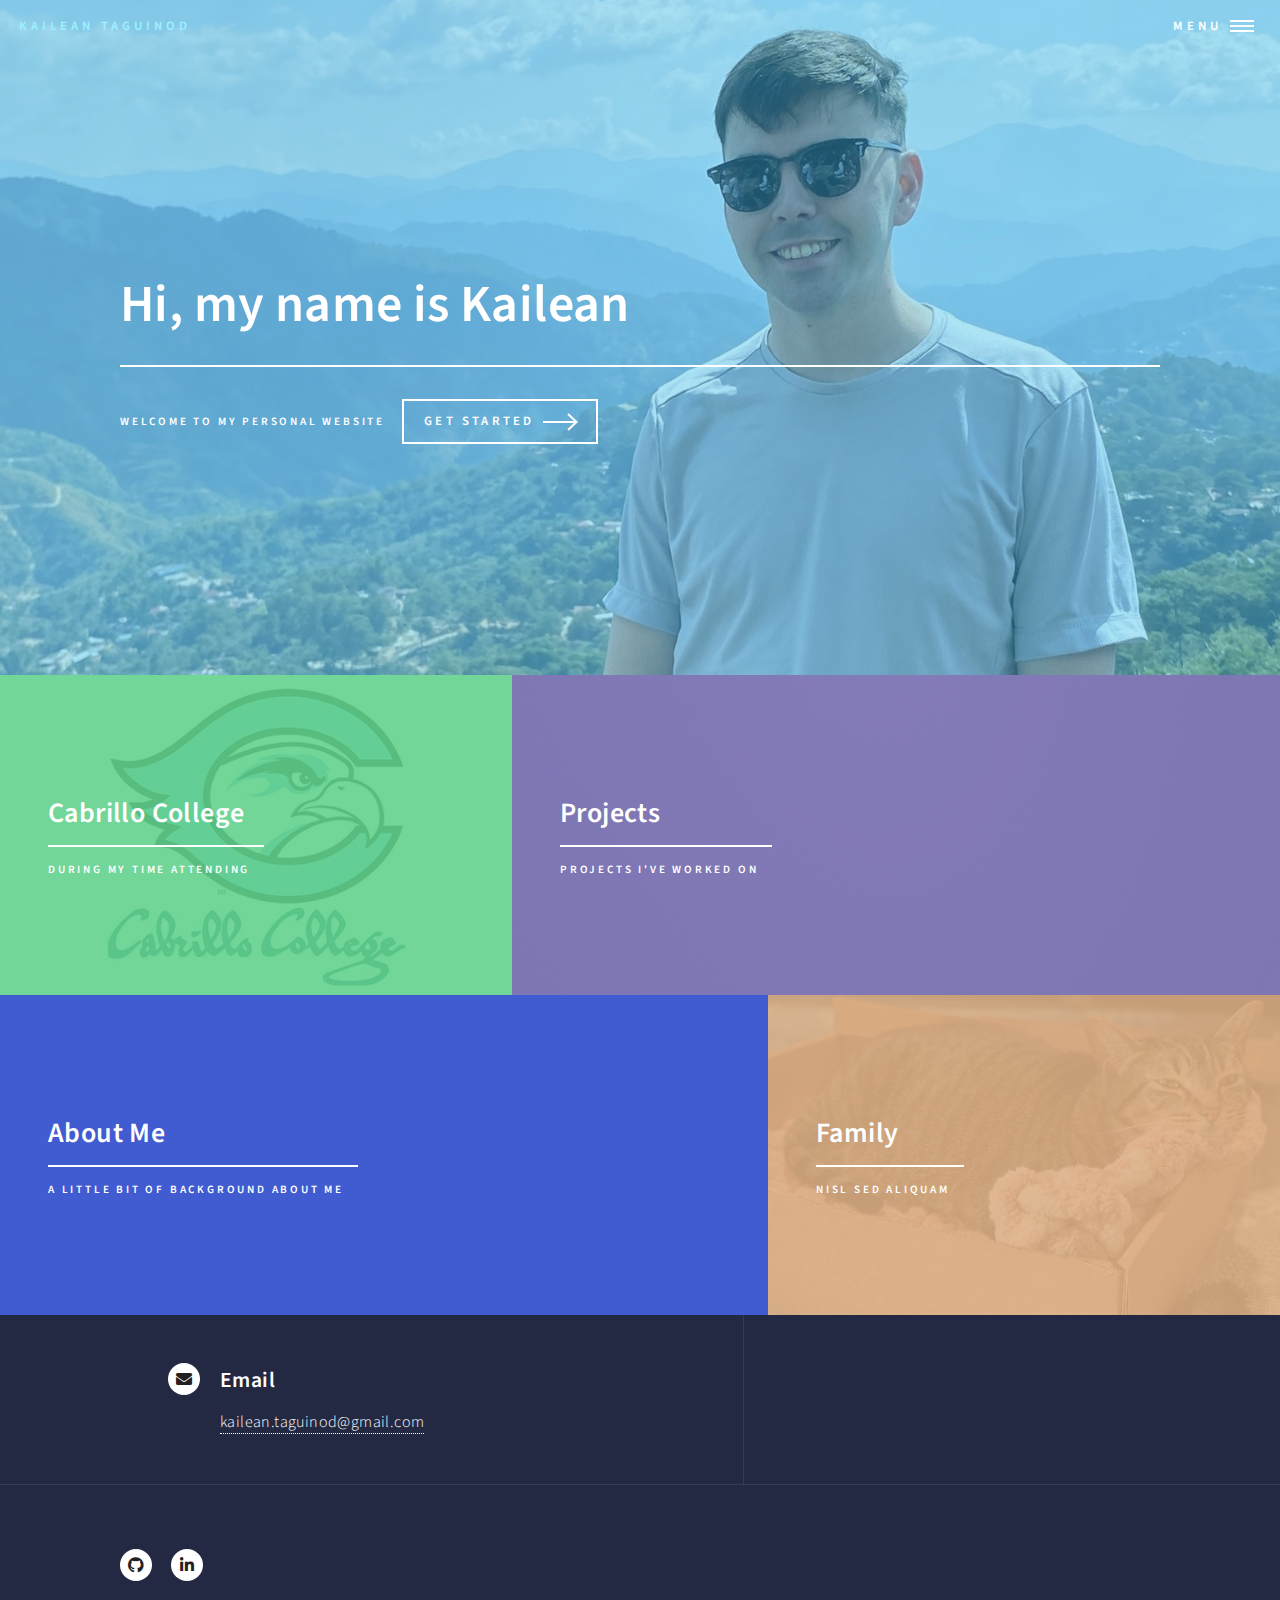
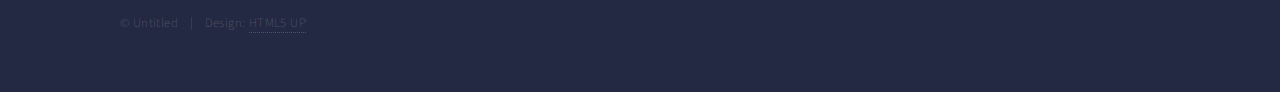
==== commit aa56534a: "Add files via upload" ====
--- a/index.html
+++ b/index.html
@@ -21,18 +21,7 @@
 						</nav>
 					</header>
 
-				<!-- Menu -->
-					<nav id="menu">
-						<ul class="links">
-							<li><a href="index.html">Home</a></li>
-							<li><a href="landing.html">Landing</a></li>
-							<li><a href="generic.html">Generic</a></li>
-							<li><a href="elements.html">Elements</a></li>
-						</ul>
-						<ul class="actions stacked">
-							<li><a href="#" class="button primary fit">Get Started</a></li>
-						</ul>
-					</nav>
+
 
 				<!-- Banner -->
 					<section id="banner" class="major">
--- a/assets/css/main.css
+++ b/assets/css/main.css
@@ -1957,7 +1957,7 @@
 
 		select option {
 			color: #ffffff;
-			background: #242943;
+			background: #222020;
 		}
 
 		select:focus::-ms-value {
@@ -2043,7 +2043,7 @@
 			background: #ffffff;
 			border-color: #9bf1ff;
 			content: '\f00c';
-			color: #242943;
+			color: #222020;
 		}
 
 		input[type="checkbox"]:focus + label:before,
@@ -2135,7 +2135,7 @@
 		.icon.alt:before {
 			background-color: #ffffff;
 			border-radius: 100%;
-			color: #242943;
+			color: #222020;
 			display: inline-block;
 			height: 2em;
 			line-height: 2em;
@@ -2398,12 +2398,12 @@
 
 				ul.pagination li > .page.active {
 					background-color: #ffffff;
-					color: #242943;
+					color: #222020;
 				}
 
 					ul.pagination li > .page.active:hover {
 						background-color: #9bf1ff;
-						color: #242943 !important;
+						color: #222020 !important;
 					}
 
 					ul.pagination li > .page.active:active {
@@ -2839,7 +2839,7 @@
 			}
 
 			.tiles article:nth-child(6n - 3):before {
-				background-color: #ec8d81;
+				background-color: #4765ee;
 			}
 
 			.tiles article:nth-child(6n - 2):before {
@@ -3114,7 +3114,7 @@
 		display: -webkit-flex;
 		display: -ms-flex;
 		display: flex;
-		background-color: #2a2f4a;
+		background-color: #222020;
 		box-shadow: 0 0 0.25em 0 rgba(0, 0, 0, 0.15);
 		cursor: default;
 		font-weight: 600;
@@ -3267,7 +3267,7 @@
 			}
 
 			#header.alt.style3 .logo strong {
-				color: #ec8d81;
+				color: #4765ee;
 			}
 
 			#header.alt.style4 .logo strong {
@@ -3499,7 +3499,7 @@
 		}
 
 		#banner.style3:after {
-			background-color: #ec8d81;
+			background-color: #4765ee;
 		}
 
 		#banner.style4:after {
@@ -3589,7 +3589,7 @@
 /* Main */
 
 	#main {
-		background-color: #2a2f4a;
+		background-color: #222020;
 	}
 
 		#main > * {
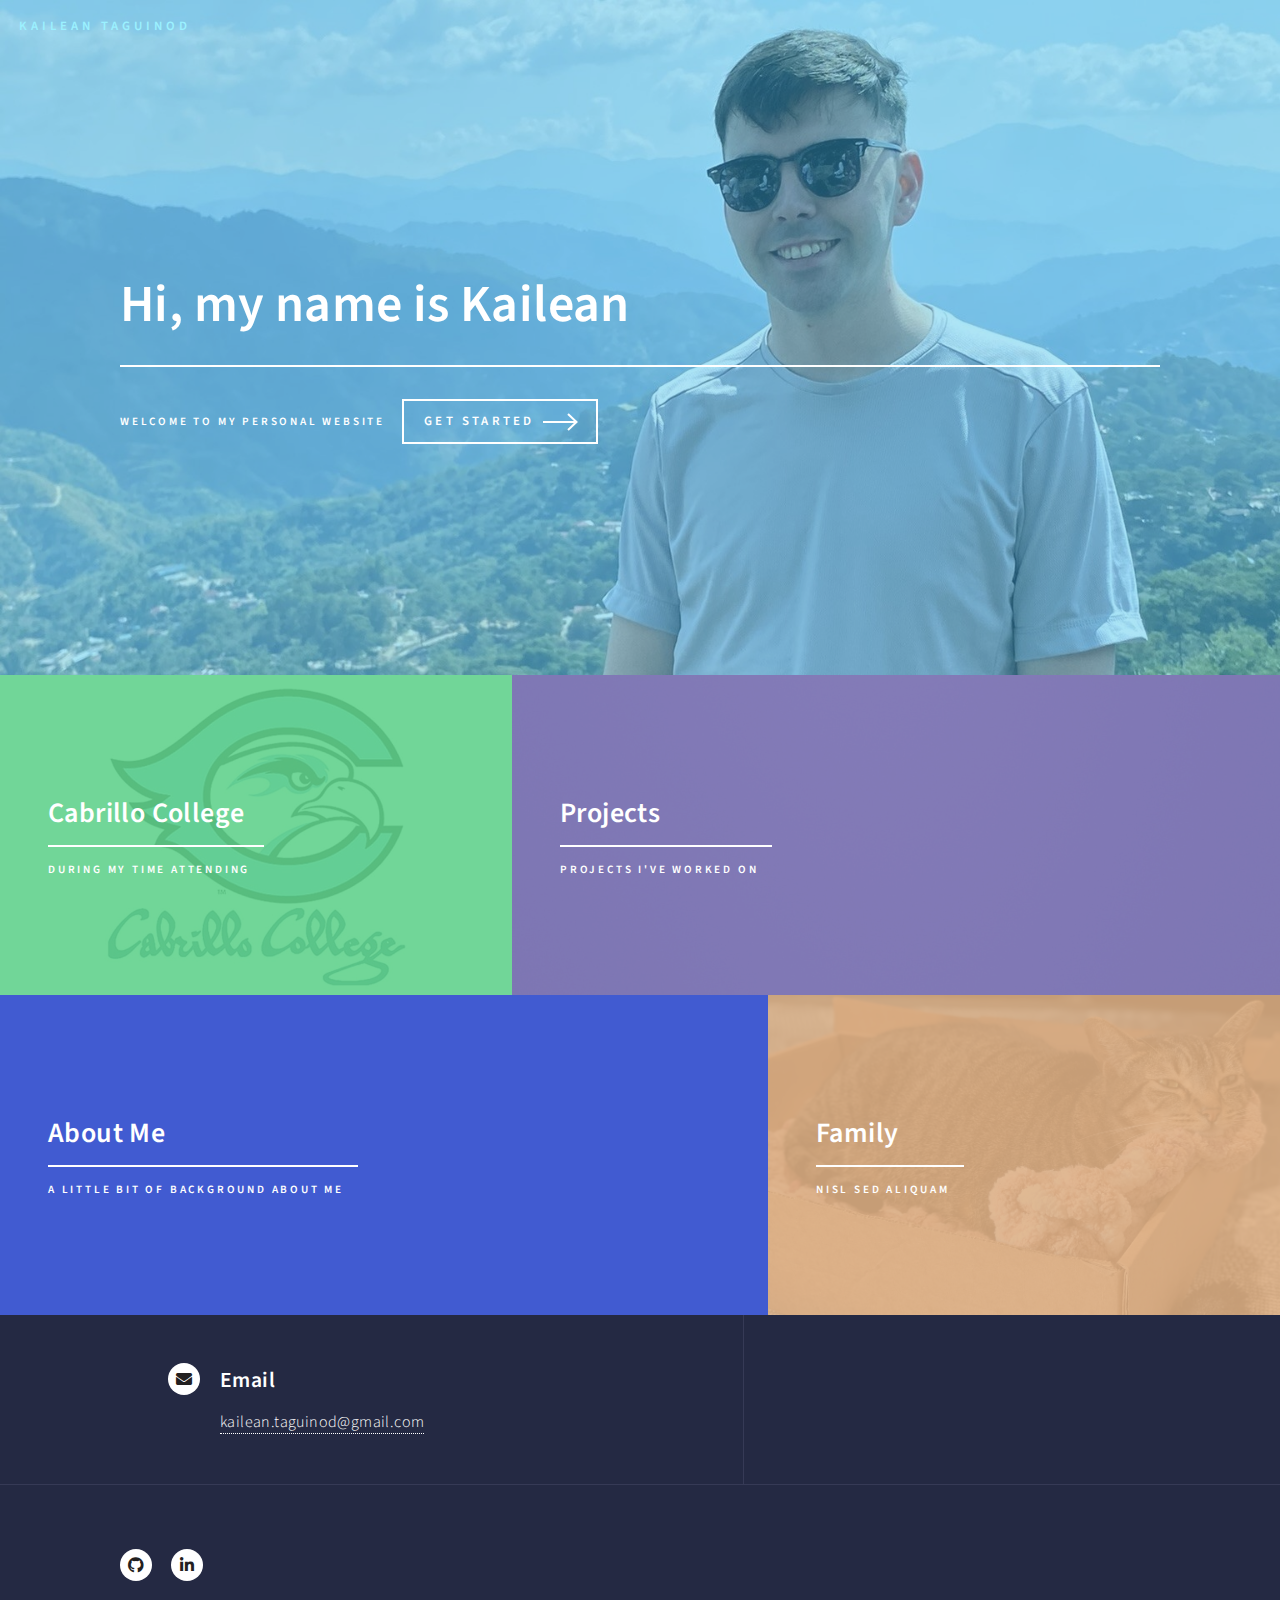
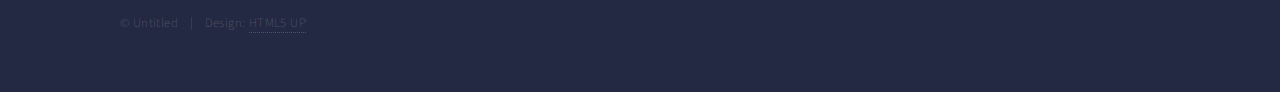
==== commit d5795fdd: "Add files via upload" ====
--- a/index.html
+++ b/index.html
@@ -16,9 +16,6 @@
 				<!-- Header -->
 					<header id="header" class="alt">
 						<a href="index.html" class="logo"><span>Kailean Taguinod</span></a>
-						<nav>
-							<a href="#menu">Menu</a>
-						</nav>
 					</header>
 
 
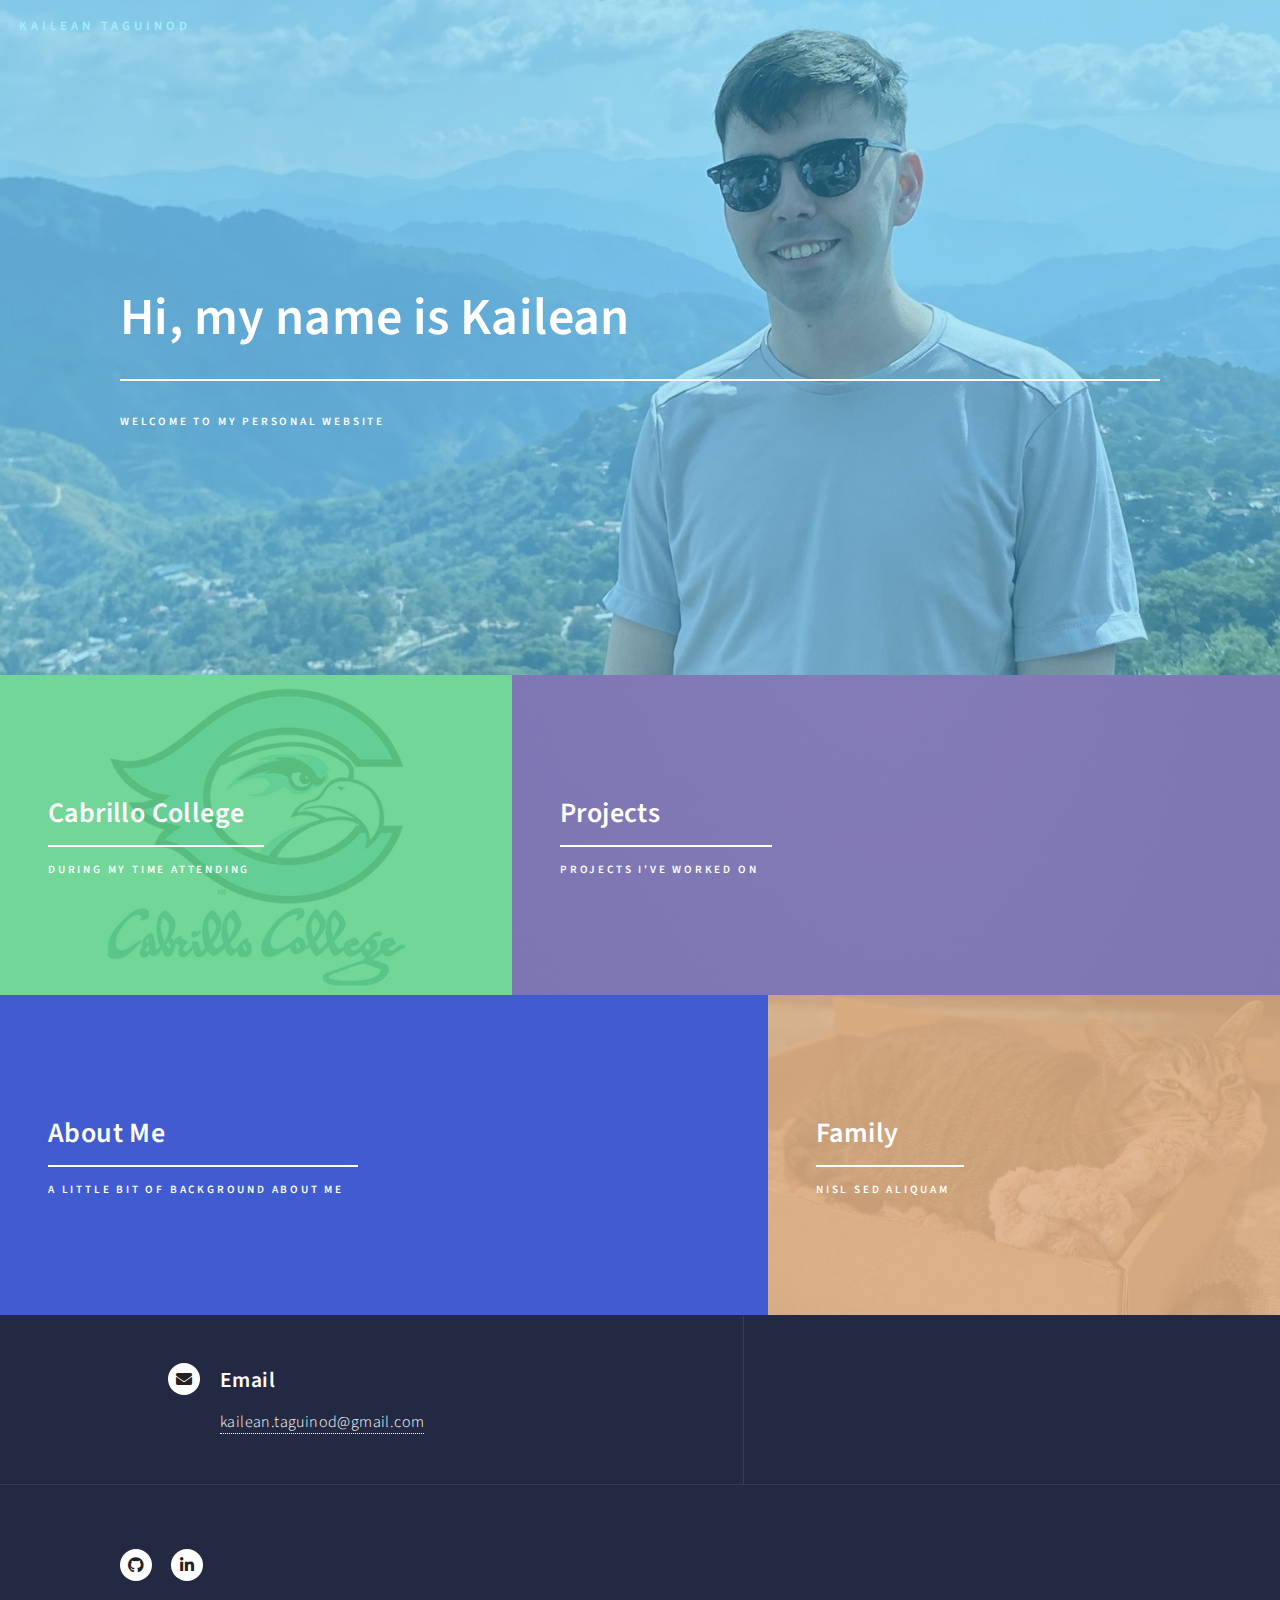
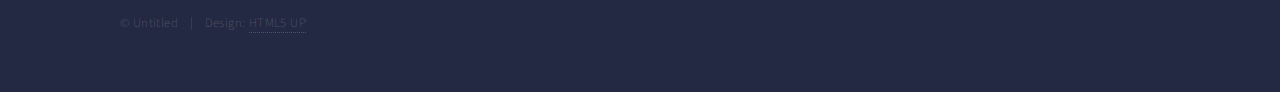
==== commit 39d5e796: "Add files via upload" ====
--- a/index.html
+++ b/index.html
@@ -28,9 +28,6 @@
 							</header>
 							<div class="content">
 								<p>Welcome to my personal website</p>
-								<ul class="actions">
-									<li><a href="#one" class="button next scrolly">Get Started</a></li>
-								</ul>
 							</div>
 						</div>
 					</section>
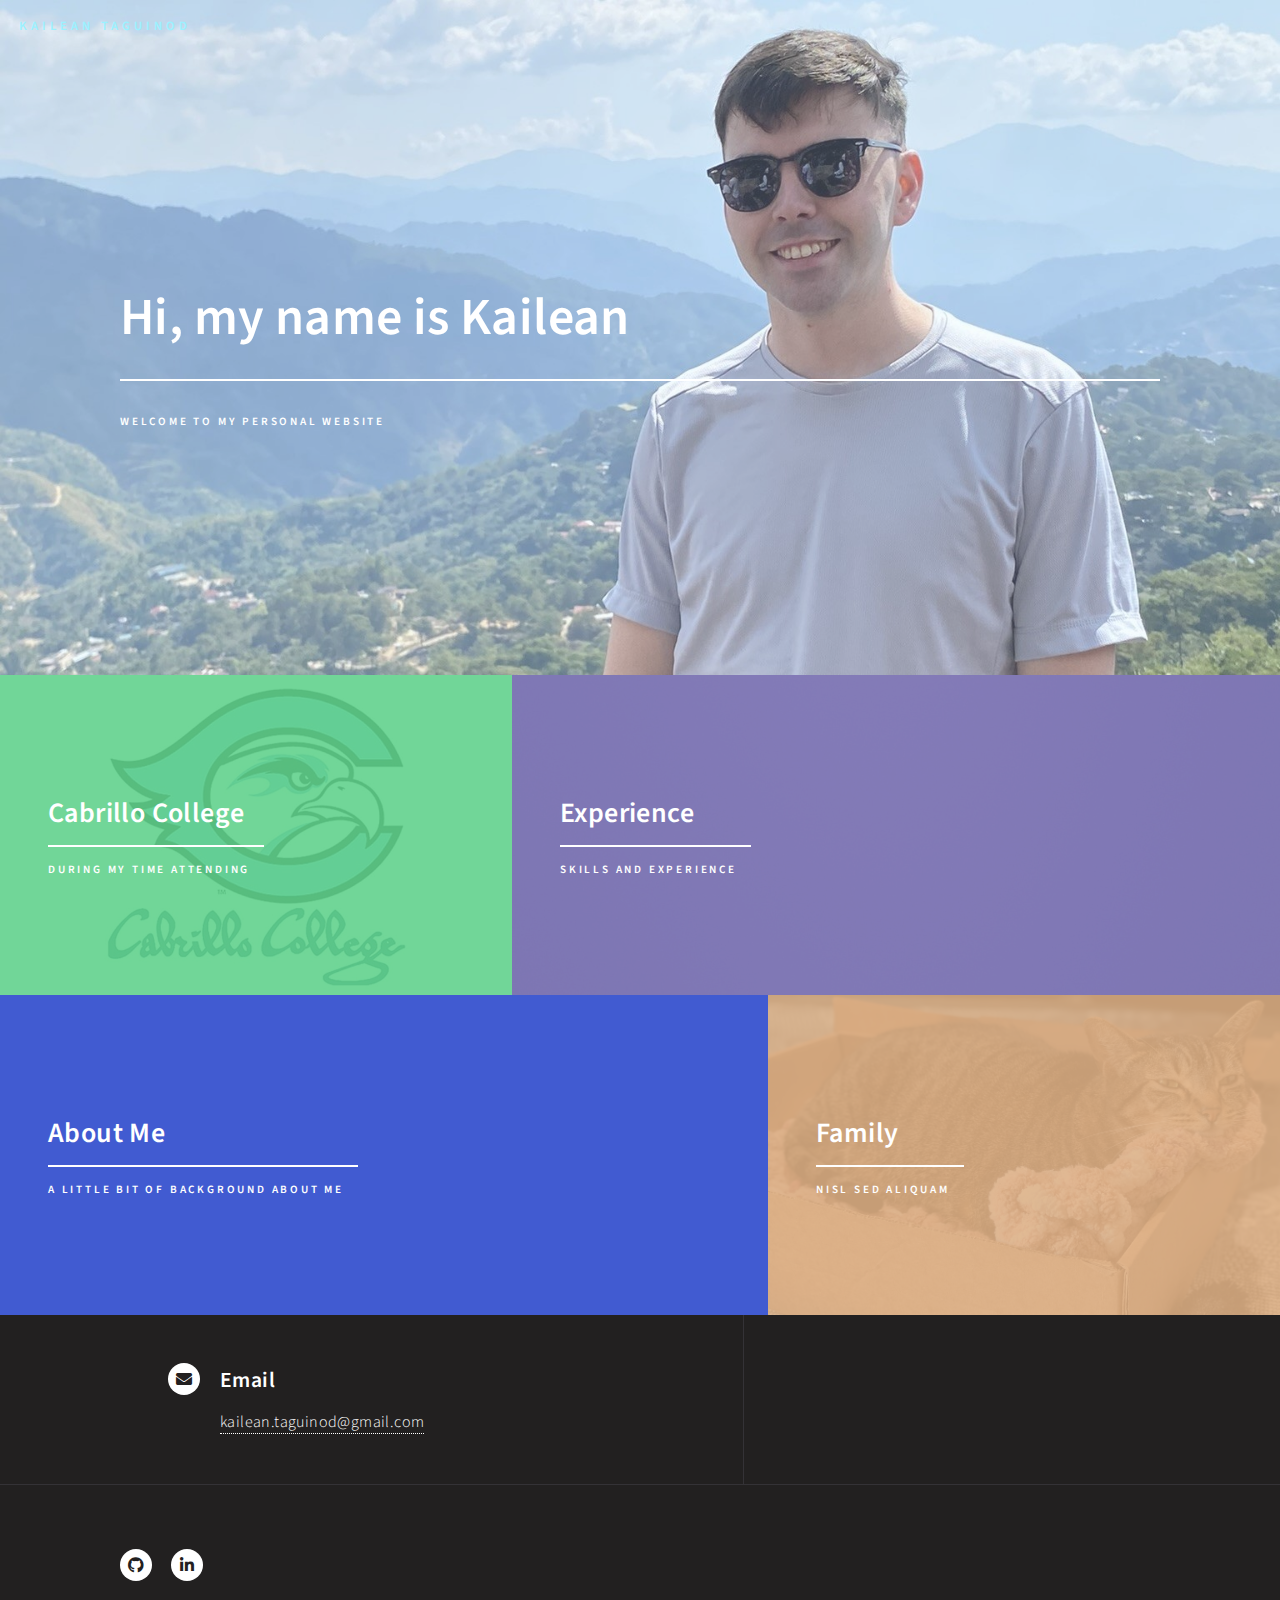
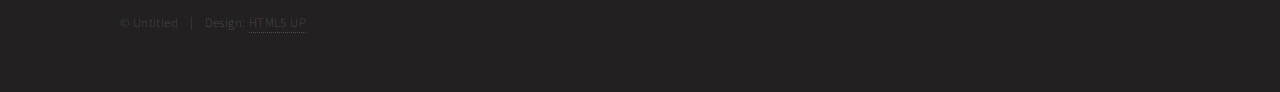
==== commit 66a04093: "Add files via upload" ====
--- a/index.html
+++ b/index.html
@@ -51,8 +51,8 @@
 										<img src="images/pic02.jpg" alt="" />
 									</span>
 									<header class="major">
-										<h3><a href="landing.html" class="link">Projects</a></h3>
-										<p>Projects I've worked on</p>
+										<h3><a href="landing.html" class="link">Experience</a></h3>
+										<p>Skills and Experience</p>
 									</header>
 								</article>
 								<article>
--- a/assets/css/main.css
+++ b/assets/css/main.css
@@ -99,7 +99,7 @@
 	}
 
 	body {
-		background: #242943;
+		background: #222020;
 	}
 
 		body.is-preload *, body.is-preload *:before, body.is-preload *:after {
@@ -2673,7 +2673,7 @@
 		.button.primary {
 			background-color: #ffffff;
 			box-shadow: none;
-			color: #242943;
+			color: #222020;
 		}
 
 			input[type="submit"].primary:hover, input[type="submit"].primary:active,
@@ -2686,7 +2686,7 @@
 			.button.primary:hover,
 			.button.primary:active {
 				background-color: #9bf1ff;
-				color: #242943 !important;
+				color: #222020 !important;
 			}
 
 			input[type="submit"].primary:active,
@@ -3145,7 +3145,7 @@
 				-ms-transition: background-color 0.2s ease-in-out, color 0.2s ease-in-out;
 				transition: background-color 0.2s ease-in-out, color 0.2s ease-in-out;
 				background-color: #ffffff;
-				color: #242943;
+				color: #222020;
 				display: inline-block;
 				line-height: 1.65em;
 				margin-right: 0.325em;
@@ -3410,7 +3410,7 @@
 			-ms-transition-delay: 0.75s;
 			transition-delay: 0.75s;
 			pointer-events: none;
-			background-color: #43c2e980;
+			background-color: #e1f8ff49;
 			content: '';
 			display: block;
 			height: 100%;
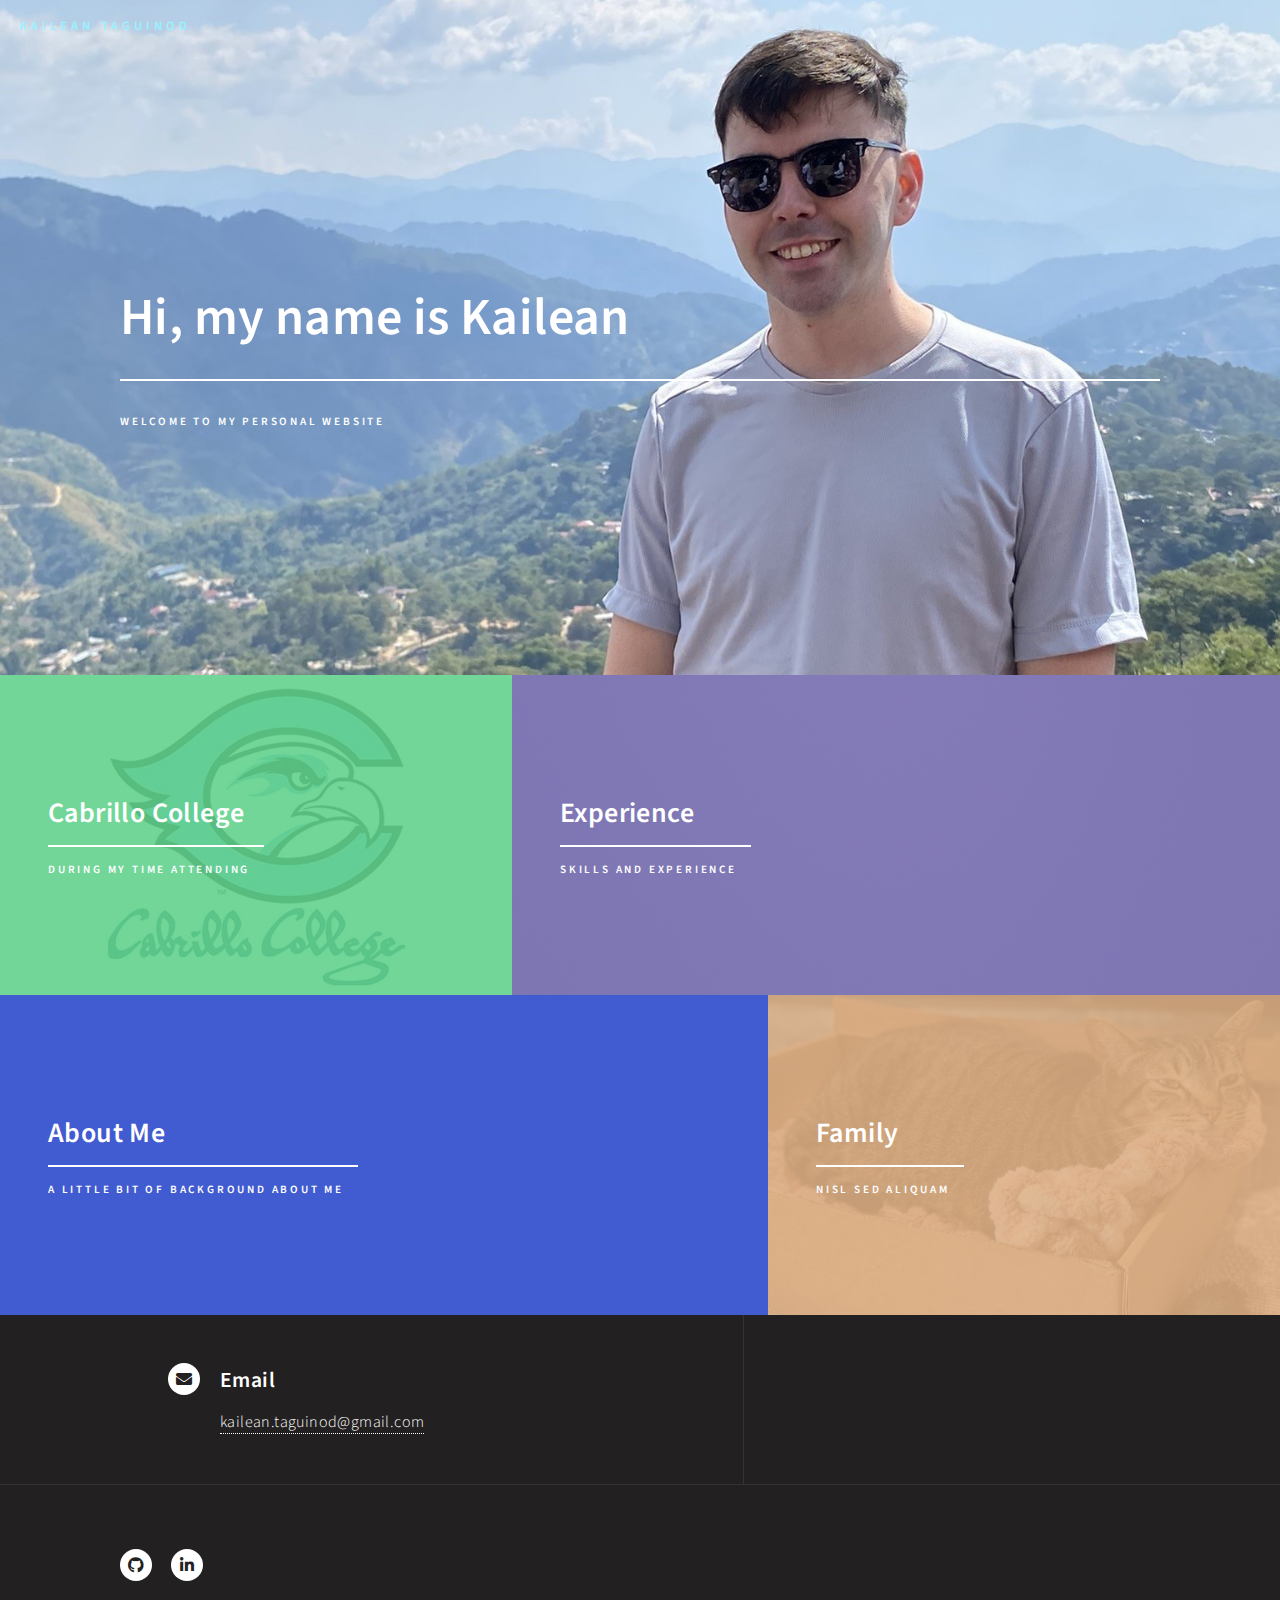
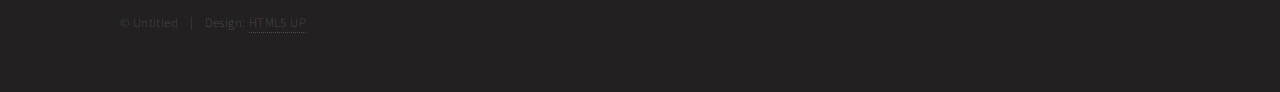
==== commit d62baf10: "Add files via upload" ====
--- a/index.html
+++ b/index.html
@@ -42,7 +42,7 @@
 										<img src="images/IMG-9805.jpg" alt="" />
 									</span>
 									<header class="major">
-										<h3><a href="landing.html" class="link">Cabrillo College</a></h3>
+										<h3><a href="cabrillo.html" class="link">Cabrillo College</a></h3>
 										<p>During my time attending</p>
 									</header>
 								</article>
--- a/assets/css/main.css
+++ b/assets/css/main.css
@@ -2938,7 +2938,7 @@
 			-webkit-flex-direction: row;
 			-ms-flex-direction: row;
 			flex-direction: row;
-			background-color: #2e3450;
+			background-color: #222020;
 		}
 
 			.spotlights > section > .image {
@@ -3000,7 +3000,7 @@
 				-webkit-flex-direction: row-reverse;
 				-ms-flex-direction: row-reverse;
 				flex-direction: row-reverse;
-				background-color: #333856;
+				background-color: #222020;
 			}
 
 				.spotlights > section:nth-child(2n) > .content {
@@ -3410,7 +3410,7 @@
 			-ms-transition-delay: 0.75s;
 			transition-delay: 0.75s;
 			pointer-events: none;
-			background-color: #e1f8ff49;
+			background-color: #e1f8ff00;
 			content: '';
 			display: block;
 			height: 100%;
